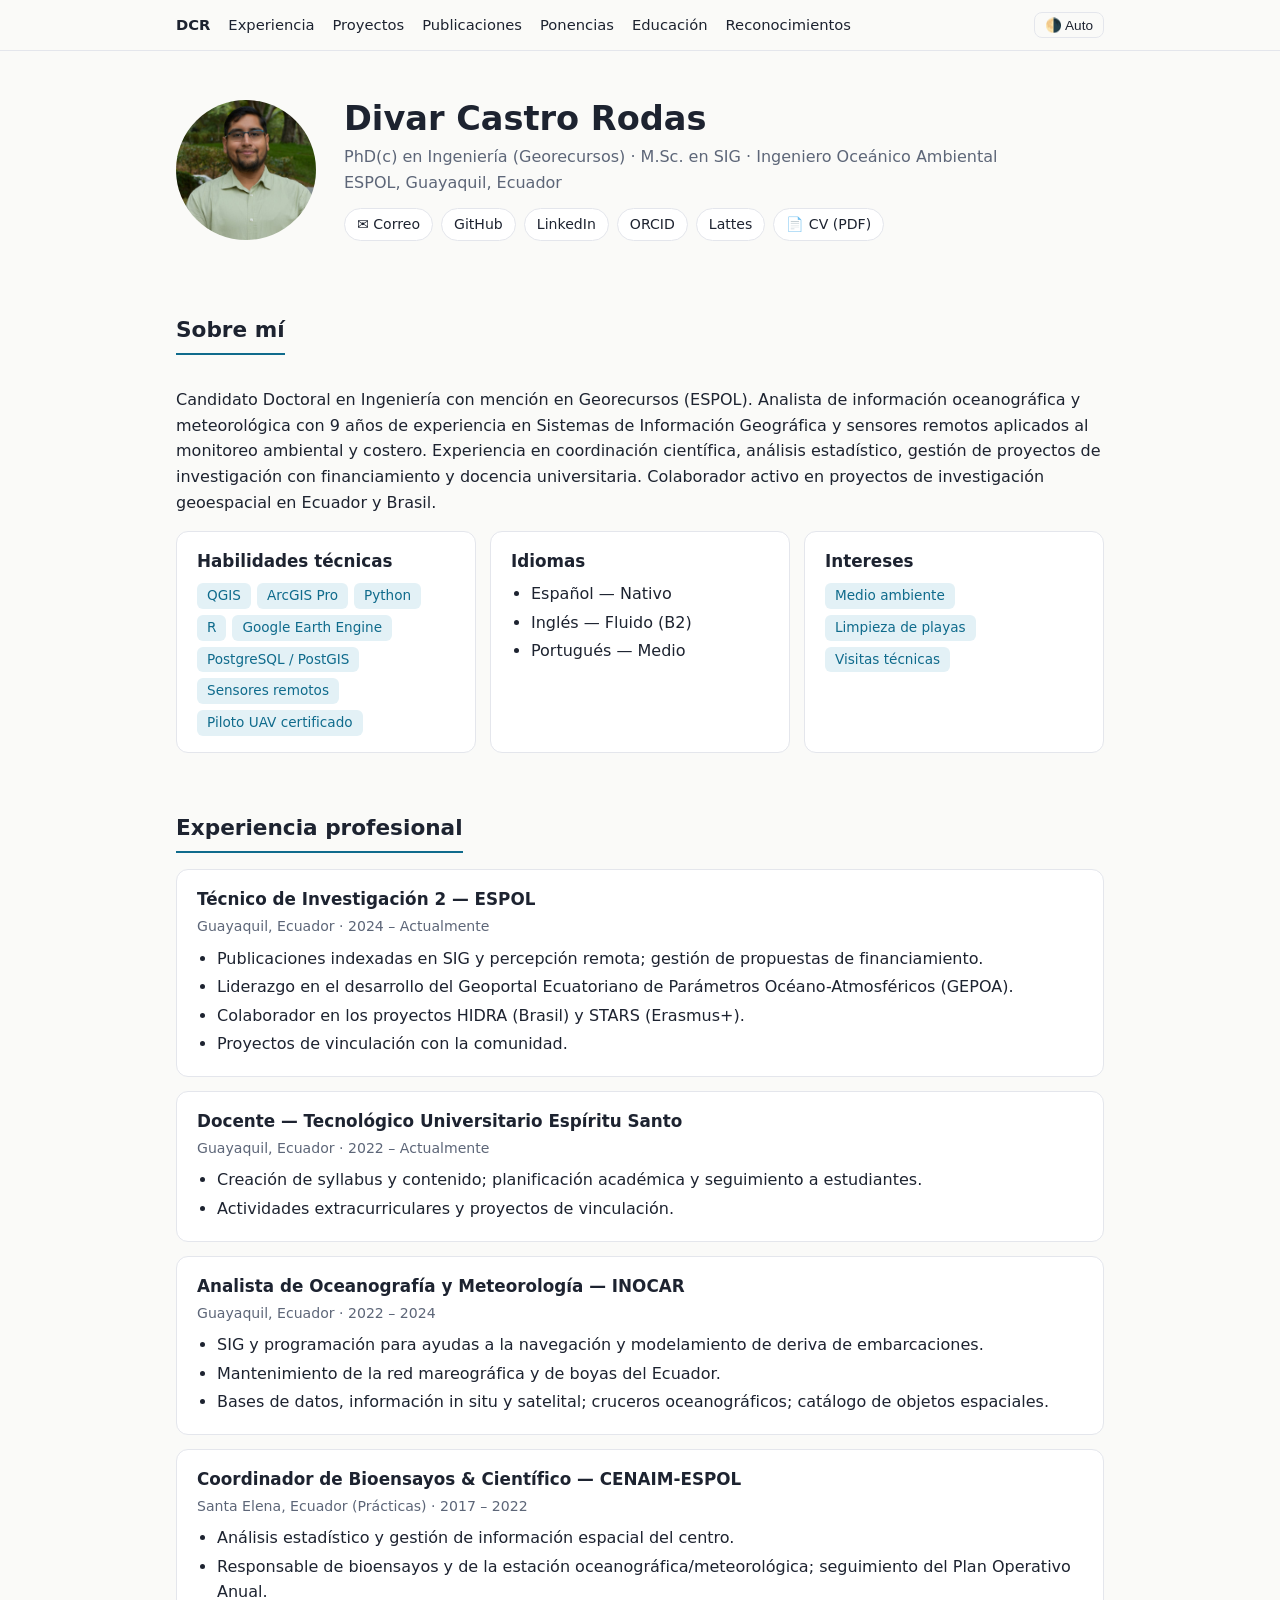
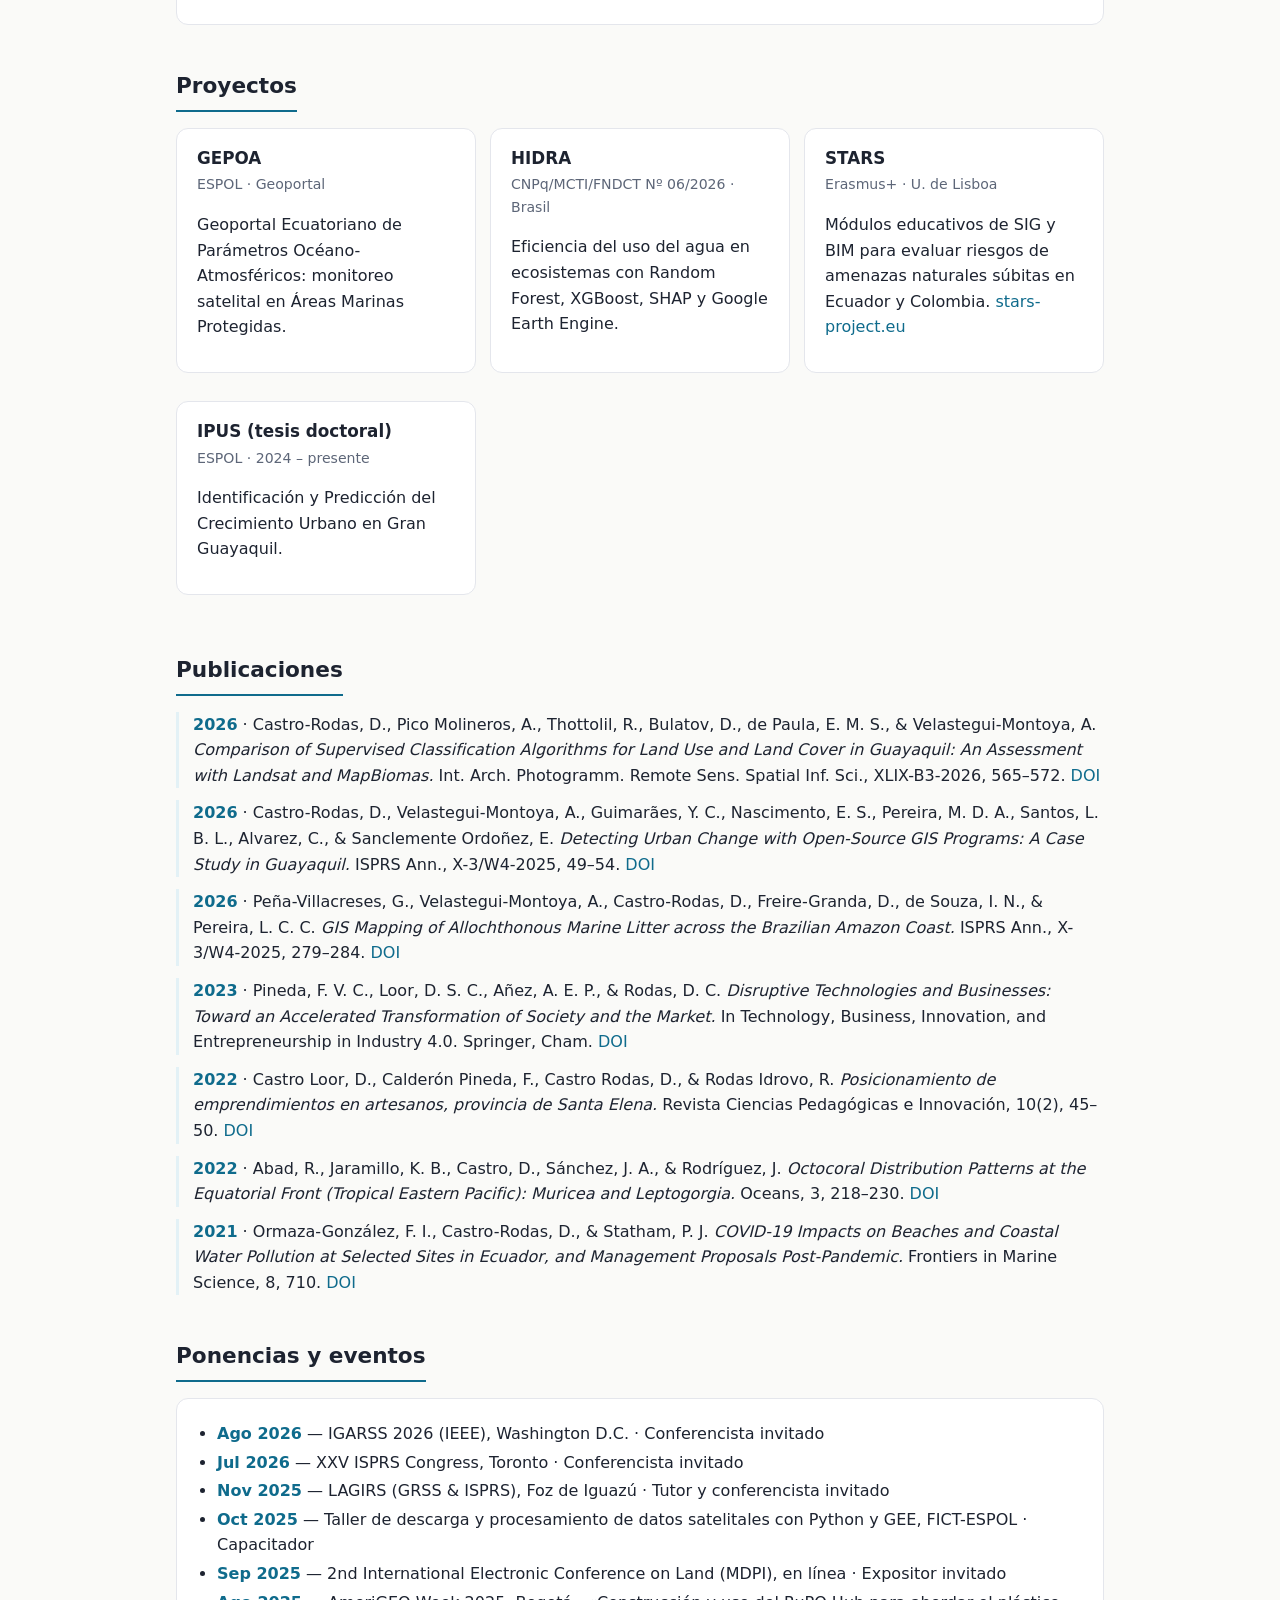
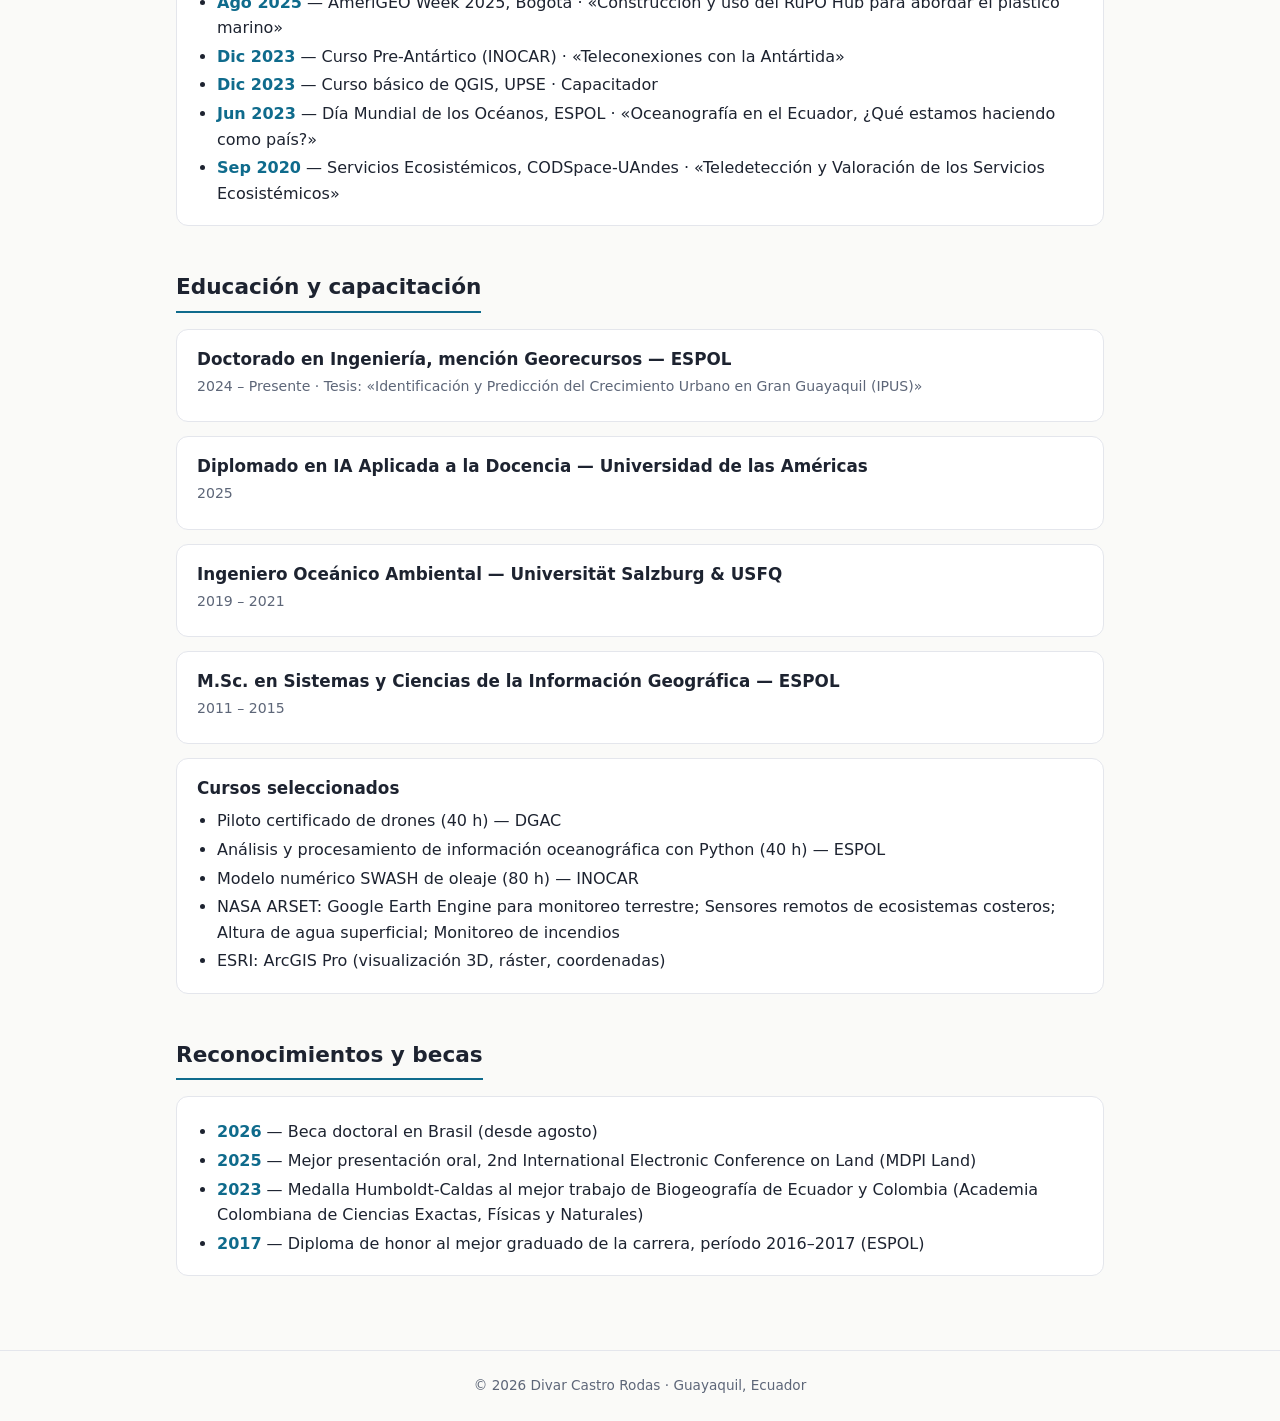
==== index.html @ ef2b1b32 "Add files via upload" ====
<!doctype html>
<html lang="es">
<head>
<meta charset="utf-8">
<meta name="viewport" content="width=device-width,initial-scale=1">
<title>Divar Castro Rodas · Teledetección y SIG</title>
<meta name="description" content="Candidato doctoral en Ingeniería (Georecursos, ESPOL). SIG, teledetección, LULC y modelamiento urbano y ambiental.">
<link rel="stylesheet" href="style.css">
</head>
<body>
<nav><div class="in">
  <a href="#about"><strong>DCR</strong></a>
  <a href="#experiencia">Experiencia</a><a href="#proyectos">Proyectos</a><a href="#publicaciones">Publicaciones</a>
  <a href="#ponencias">Ponencias</a><a href="#educacion">Educación</a><a href="#reconocimientos">Reconocimientos</a>
  <span class="sp"></span><button id="theme" type="button" aria-label="Cambiar tema"></button>
</div></nav>
<main>
<header class="hero" id="about">
  <div class="avatar"><img src="assets/foto.jpg" alt="Foto de Divar Castro Rodas" onerror="this.replaceWith('DC')"></div>
  <div>
    <h1>Divar Castro Rodas</h1>
    <p class="role">PhD(c) en Ingeniería (Georecursos) · M.Sc. en SIG · Ingeniero Oceánico Ambiental<br>ESPOL, Guayaquil, Ecuador</p>
    <div class="links">
      <a href="mailto:divarcastro93@gmail.com">✉️ Correo</a>
      <a href="https://github.com/TU_USUARIO">GitHub</a>
      <a href="https://www.linkedin.com/in/divar-castro-rodas-5a568610b/">LinkedIn</a>
      <a href="https://orcid.org/0000-0002-2197-2277">ORCID</a>
      <a href="http://lattes.cnpq.br/7848794322795201">Lattes</a>
      <a href="assets/CV_Divar_Castro_Rodas_2026.pdf">📄 CV (PDF)</a>
    </div>
  </div>
</header>

<section>
  <h2>Sobre mí</h2>
  <p>Candidato Doctoral en Ingeniería con mención en Georecursos (ESPOL). Analista de información oceanográfica y meteorológica con 9 años de experiencia en Sistemas de Información Geográfica y sensores remotos aplicados al monitoreo ambiental y costero. Experiencia en coordinación científica, análisis estadístico, gestión de proyectos de investigación con financiamiento y docencia universitaria. Colaborador activo en proyectos de investigación geoespacial en Ecuador y Brasil.</p>
  <div class="grid">
    <div class="card"><h3>Habilidades técnicas</h3><div class="tags" style="margin-top:8px"><span>QGIS</span><span>ArcGIS Pro</span><span>Python</span><span>R</span><span>Google Earth Engine</span><span>PostgreSQL / PostGIS</span><span>Sensores remotos</span><span>Piloto UAV certificado</span></div></div>
    <div class="card"><h3>Idiomas</h3><ul><li>Español — Nativo</li><li>Inglés — Fluido (B2)</li><li>Portugués — Medio</li></ul></div>
    <div class="card"><h3>Intereses</h3><div class="tags" style="margin-top:8px"><span>Medio ambiente</span><span>Limpieza de playas</span><span>Visitas técnicas</span></div></div>
  </div>
</section>

<section id="experiencia">
  <h2>Experiencia profesional</h2>
  <div class="card"><h3>Técnico de Investigación 2 — ESPOL</h3><p class="meta">Guayaquil, Ecuador · 2024 – Actualmente</p>
    <ul><li>Publicaciones indexadas en SIG y percepción remota; gestión de propuestas de financiamiento.</li>
    <li>Liderazgo en el desarrollo del Geoportal Ecuatoriano de Parámetros Océano-Atmosféricos (GEPOA).</li>
    <li>Colaborador en los proyectos HIDRA (Brasil) y STARS (Erasmus+).</li>
    <li>Proyectos de vinculación con la comunidad.</li></ul></div>
  <div class="card"><h3>Docente — Tecnológico Universitario Espíritu Santo</h3><p class="meta">Guayaquil, Ecuador · 2022 – Actualmente</p>
    <ul><li>Creación de syllabus y contenido; planificación académica y seguimiento a estudiantes.</li><li>Actividades extracurriculares y proyectos de vinculación.</li></ul></div>
  <div class="card"><h3>Analista de Oceanografía y Meteorología — INOCAR</h3><p class="meta">Guayaquil, Ecuador · 2022 – 2024</p>
    <ul><li>SIG y programación para ayudas a la navegación y modelamiento de deriva de embarcaciones.</li><li>Mantenimiento de la red mareográfica y de boyas del Ecuador.</li><li>Bases de datos, información in situ y satelital; cruceros oceanográficos; catálogo de objetos espaciales.</li></ul></div>
  <div class="card"><h3>Coordinador de Bioensayos &amp; Científico — CENAIM-ESPOL</h3><p class="meta">Santa Elena, Ecuador (Prácticas) · 2017 – 2022</p>
    <ul><li>Análisis estadístico y gestión de información espacial del centro.</li><li>Responsable de bioensayos y de la estación oceanográfica/meteorológica; seguimiento del Plan Operativo Anual.</li></ul></div>
</section>

<section id="proyectos">
  <h2>Proyectos</h2>
  <div class="grid">
    <div class="card"><h3>GEPOA</h3><p class="meta">ESPOL · Geoportal</p><p>Geoportal Ecuatoriano de Parámetros Océano-Atmosféricos: monitoreo satelital en Áreas Marinas Protegidas.</p></div>
    <div class="card"><h3>HIDRA</h3><p class="meta">CNPq/MCTI/FNDCT Nº 06/2026 · Brasil</p><p>Eficiencia del uso del agua en ecosistemas con Random Forest, XGBoost, SHAP y Google Earth Engine.</p></div>
    <div class="card"><h3>STARS</h3><p class="meta">Erasmus+ · U. de Lisboa</p><p>Módulos educativos de SIG y BIM para evaluar riesgos de amenazas naturales súbitas en Ecuador y Colombia. <a href="https://stars-project.eu">stars-project.eu</a></p></div>
    <div class="card"><h3>IPUS (tesis doctoral)</h3><p class="meta">ESPOL · 2024 – presente</p><p>Identificación y Predicción del Crecimiento Urbano en Gran Guayaquil.</p></div>
  </div>
</section>

<section id="publicaciones">
  <h2>Publicaciones</h2>
  <p class="pub"><span class="year">2026</span> · Castro-Rodas, D., Pico Molineros, A., Thottolil, R., Bulatov, D., de Paula, E. M. S., &amp; Velastegui-Montoya, A. <em>Comparison of Supervised Classification Algorithms for Land Use and Land Cover in Guayaquil: An Assessment with Landsat and MapBiomas.</em> Int. Arch. Photogramm. Remote Sens. Spatial Inf. Sci., XLIX-B3-2026, 565–572. <a href="https://doi.org/10.5194/isprs-archives-XLIX-B3-2026-565-2026">DOI</a></p>
  <p class="pub"><span class="year">2026</span> · Castro-Rodas, D., Velastegui-Montoya, A., Guimarães, Y. C., Nascimento, E. S., Pereira, M. D. A., Santos, L. B. L., Alvarez, C., &amp; Sanclemente Ordoñez, E. <em>Detecting Urban Change with Open-Source GIS Programs: A Case Study in Guayaquil.</em> ISPRS Ann., X-3/W4-2025, 49–54. <a href="https://doi.org/10.5194/isprs-annals-X-3-W4-2025-49-2026">DOI</a></p>
  <p class="pub"><span class="year">2026</span> · Peña-Villacreses, G., Velastegui-Montoya, A., Castro-Rodas, D., Freire-Granda, D., de Souza, I. N., &amp; Pereira, L. C. C. <em>GIS Mapping of Allochthonous Marine Litter across the Brazilian Amazon Coast.</em> ISPRS Ann., X-3/W4-2025, 279–284. <a href="https://doi.org/10.5194/isprs-annals-X-3-W4-2025-279-2026">DOI</a></p>
  <p class="pub"><span class="year">2023</span> · Pineda, F. V. C., Loor, D. S. C., Añez, A. E. P., &amp; Rodas, D. C. <em>Disruptive Technologies and Businesses: Toward an Accelerated Transformation of Society and the Market.</em> In Technology, Business, Innovation, and Entrepreneurship in Industry 4.0. Springer, Cham. <a href="https://doi.org/10.1007/978-3-031-17960-0_3">DOI</a></p>
  <p class="pub"><span class="year">2022</span> · Castro Loor, D., Calderón Pineda, F., Castro Rodas, D., &amp; Rodas Idrovo, R. <em>Posicionamiento de emprendimientos en artesanos, provincia de Santa Elena.</em> Revista Ciencias Pedagógicas e Innovación, 10(2), 45–50. <a href="https://doi.org/10.26423/rcpi.v10i2.580">DOI</a></p>
  <p class="pub"><span class="year">2022</span> · Abad, R., Jaramillo, K. B., Castro, D., Sánchez, J. A., &amp; Rodríguez, J. <em>Octocoral Distribution Patterns at the Equatorial Front (Tropical Eastern Pacific): Muricea and Leptogorgia.</em> Oceans, 3, 218–230. <a href="https://doi.org/10.3390/oceans3020016">DOI</a></p>
  <p class="pub"><span class="year">2021</span> · Ormaza-González, F. I., Castro-Rodas, D., &amp; Statham, P. J. <em>COVID-19 Impacts on Beaches and Coastal Water Pollution at Selected Sites in Ecuador, and Management Proposals Post-Pandemic.</em> Frontiers in Marine Science, 8, 710. <a href="https://doi.org/10.3389/fmars.2021.669374">DOI</a></p>
</section>

<section id="ponencias">
  <h2>Ponencias y eventos</h2>
  <div class="card"><ul>
    <li><span class="year">Ago 2026</span> — IGARSS 2026 (IEEE), Washington D.C. · Conferencista invitado</li>
    <li><span class="year">Jul 2026</span> — XXV ISPRS Congress, Toronto · Conferencista invitado</li>
    <li><span class="year">Nov 2025</span> — LAGIRS (GRSS &amp; ISPRS), Foz de Iguazú · Tutor y conferencista invitado</li>
    <li><span class="year">Oct 2025</span> — Taller de descarga y procesamiento de datos satelitales con Python y GEE, FICT-ESPOL · Capacitador</li>
    <li><span class="year">Sep 2025</span> — 2nd International Electronic Conference on Land (MDPI), en línea · Expositor invitado</li>
    <li><span class="year">Ago 2025</span> — AmeriGEO Week 2025, Bogotá · «Construcción y uso del RuPO Hub para abordar el plástico marino»</li>
    <li><span class="year">Dic 2023</span> — Curso Pre-Antártico (INOCAR) · «Teleconexiones con la Antártida»</li>
    <li><span class="year">Dic 2023</span> — Curso básico de QGIS, UPSE · Capacitador</li>
    <li><span class="year">Jun 2023</span> — Día Mundial de los Océanos, ESPOL · «Oceanografía en el Ecuador, ¿Qué estamos haciendo como país?»</li>
    <li><span class="year">Sep 2020</span> — Servicios Ecosistémicos, CODSpace-UAndes · «Teledetección y Valoración de los Servicios Ecosistémicos»</li>
  </ul></div>
</section>

<section id="educacion">
  <h2>Educación y capacitación</h2>
  <div class="card"><h3>Doctorado en Ingeniería, mención Georecursos — ESPOL</h3><p class="meta">2024 – Presente · Tesis: «Identificación y Predicción del Crecimiento Urbano en Gran Guayaquil (IPUS)»</p></div>
  <div class="card"><h3>Diplomado en IA Aplicada a la Docencia — Universidad de las Américas</h3><p class="meta">2025</p></div>
  <div class="card"><h3>Ingeniero Oceánico Ambiental — Universität Salzburg &amp; USFQ</h3><p class="meta">2019 – 2021</p></div>
  <div class="card"><h3>M.Sc. en Sistemas y Ciencias de la Información Geográfica — ESPOL</h3><p class="meta">2011 – 2015</p></div>
  <div class="card"><h3>Cursos seleccionados</h3><ul>
    <li>Piloto certificado de drones (40 h) — DGAC</li>
    <li>Análisis y procesamiento de información oceanográfica con Python (40 h) — ESPOL</li>
    <li>Modelo numérico SWASH de oleaje (80 h) — INOCAR</li>
    <li>NASA ARSET: Google Earth Engine para monitoreo terrestre; Sensores remotos de ecosistemas costeros; Altura de agua superficial; Monitoreo de incendios</li>
    <li>ESRI: ArcGIS Pro (visualización 3D, ráster, coordenadas)</li></ul></div>
</section>

<section id="reconocimientos">
  <h2>Reconocimientos y becas</h2>
  <div class="card"><ul>
    <li><span class="year">2026</span> — Beca doctoral en Brasil (desde agosto)</li>
    <li><span class="year">2025</span> — Mejor presentación oral, 2nd International Electronic Conference on Land (MDPI Land)</li>
    <li><span class="year">2023</span> — Medalla Humboldt-Caldas al mejor trabajo de Biogeografía de Ecuador y Colombia (Academia Colombiana de Ciencias Exactas, Físicas y Naturales)</li>
    <li><span class="year">2017</span> — Diploma de honor al mejor graduado de la carrera, período 2016–2017 (ESPOL)</li>
  </ul></div>
</section>
</main>
<footer>© <span id="y"></span> Divar Castro Rodas · Guayaquil, Ecuador</footer>
<script src="script.js"></script>
</body>
</html>
---- style.css ----
:root{--bg:#fafaf8;--card:#fff;--text:#1d2330;--muted:#5d6678;--line:#e4e6ec;--accent:#0f6b8c;--accent-soft:#e3f1f6}
:root[data-theme="dark"]{--bg:#0f141b;--card:#171e28;--text:#e6e9ef;--muted:#9aa4b5;--line:#263041;--accent:#5cc2e0;--accent-soft:#16303a}
@media(prefers-color-scheme:dark){:root:not([data-theme="light"]){--bg:#0f141b;--card:#171e28;--text:#e6e9ef;--muted:#9aa4b5;--line:#263041;--accent:#5cc2e0;--accent-soft:#16303a}}
*{box-sizing:border-box}
html{scroll-behavior:smooth;scroll-padding-top:70px}
body{margin:0;background:var(--bg);color:var(--text);font:16px/1.6 system-ui,-apple-system,"Segoe UI",Roboto,sans-serif}
a{color:var(--accent);text-decoration:none}a:hover{text-decoration:underline}
nav{position:sticky;top:0;z-index:10;background:color-mix(in srgb,var(--bg) 90%,transparent);backdrop-filter:blur(8px);border-bottom:1px solid var(--line)}
nav .in{max-width:960px;margin:auto;padding:12px 16px;display:flex;gap:6px 18px;flex-wrap:wrap;align-items:center}
nav a{color:var(--text);font-size:.92rem}nav .sp{flex:1}
#theme{background:none;border:1px solid var(--line);color:var(--text);border-radius:8px;padding:4px 10px;cursor:pointer;font-size:.85rem}
main{max-width:960px;margin:auto;padding:0 16px 60px}
.hero{display:flex;gap:28px;align-items:center;padding:48px 0 28px;flex-wrap:wrap}
.avatar{width:140px;height:140px;border-radius:50%;background:var(--accent-soft);color:var(--accent);display:grid;place-items:center;font-size:3rem;font-weight:700;overflow:hidden;flex:none}
.avatar img{width:100%;height:100%;object-fit:cover}
.hero h1{margin:0;font-size:2.1rem;line-height:1.2}
.hero .role{color:var(--muted);margin:.3rem 0 .8rem}
.links{display:flex;flex-wrap:wrap;gap:8px}
.links a{border:1px solid var(--line);background:var(--card);padding:4px 12px;border-radius:999px;font-size:.88rem;color:var(--text)}
.links a:hover{border-color:var(--accent);color:var(--accent);text-decoration:none}
section{margin-top:44px}
h2{font-size:1.35rem;margin:0 0 16px;padding-bottom:6px;border-bottom:2px solid var(--accent);display:inline-block}
.card{background:var(--card);border:1px solid var(--line);border-radius:12px;padding:16px 20px;margin-bottom:14px}
.card h3{margin:0;font-size:1.05rem}
.meta{color:var(--muted);font-size:.88rem;margin:2px 0 8px}
.card ul{margin:6px 0 0;padding-left:20px}.card li{margin:3px 0}
.grid{display:grid;grid-template-columns:repeat(auto-fit,minmax(260px,1fr));gap:14px}
.tags{display:flex;flex-wrap:wrap;gap:6px}
.tags span{background:var(--accent-soft);color:var(--accent);padding:2px 10px;border-radius:6px;font-size:.85rem}
.pub{margin:0 0 12px;padding-left:14px;border-left:3px solid var(--accent-soft)}
.year{font-weight:600;color:var(--accent)}
footer{border-top:1px solid var(--line);color:var(--muted);text-align:center;font-size:.85rem;padding:24px 16px}
@media(max-width:560px){.hero h1{font-size:1.7rem}}
@media print{nav,#theme{display:none}body{background:#fff;color:#000}}
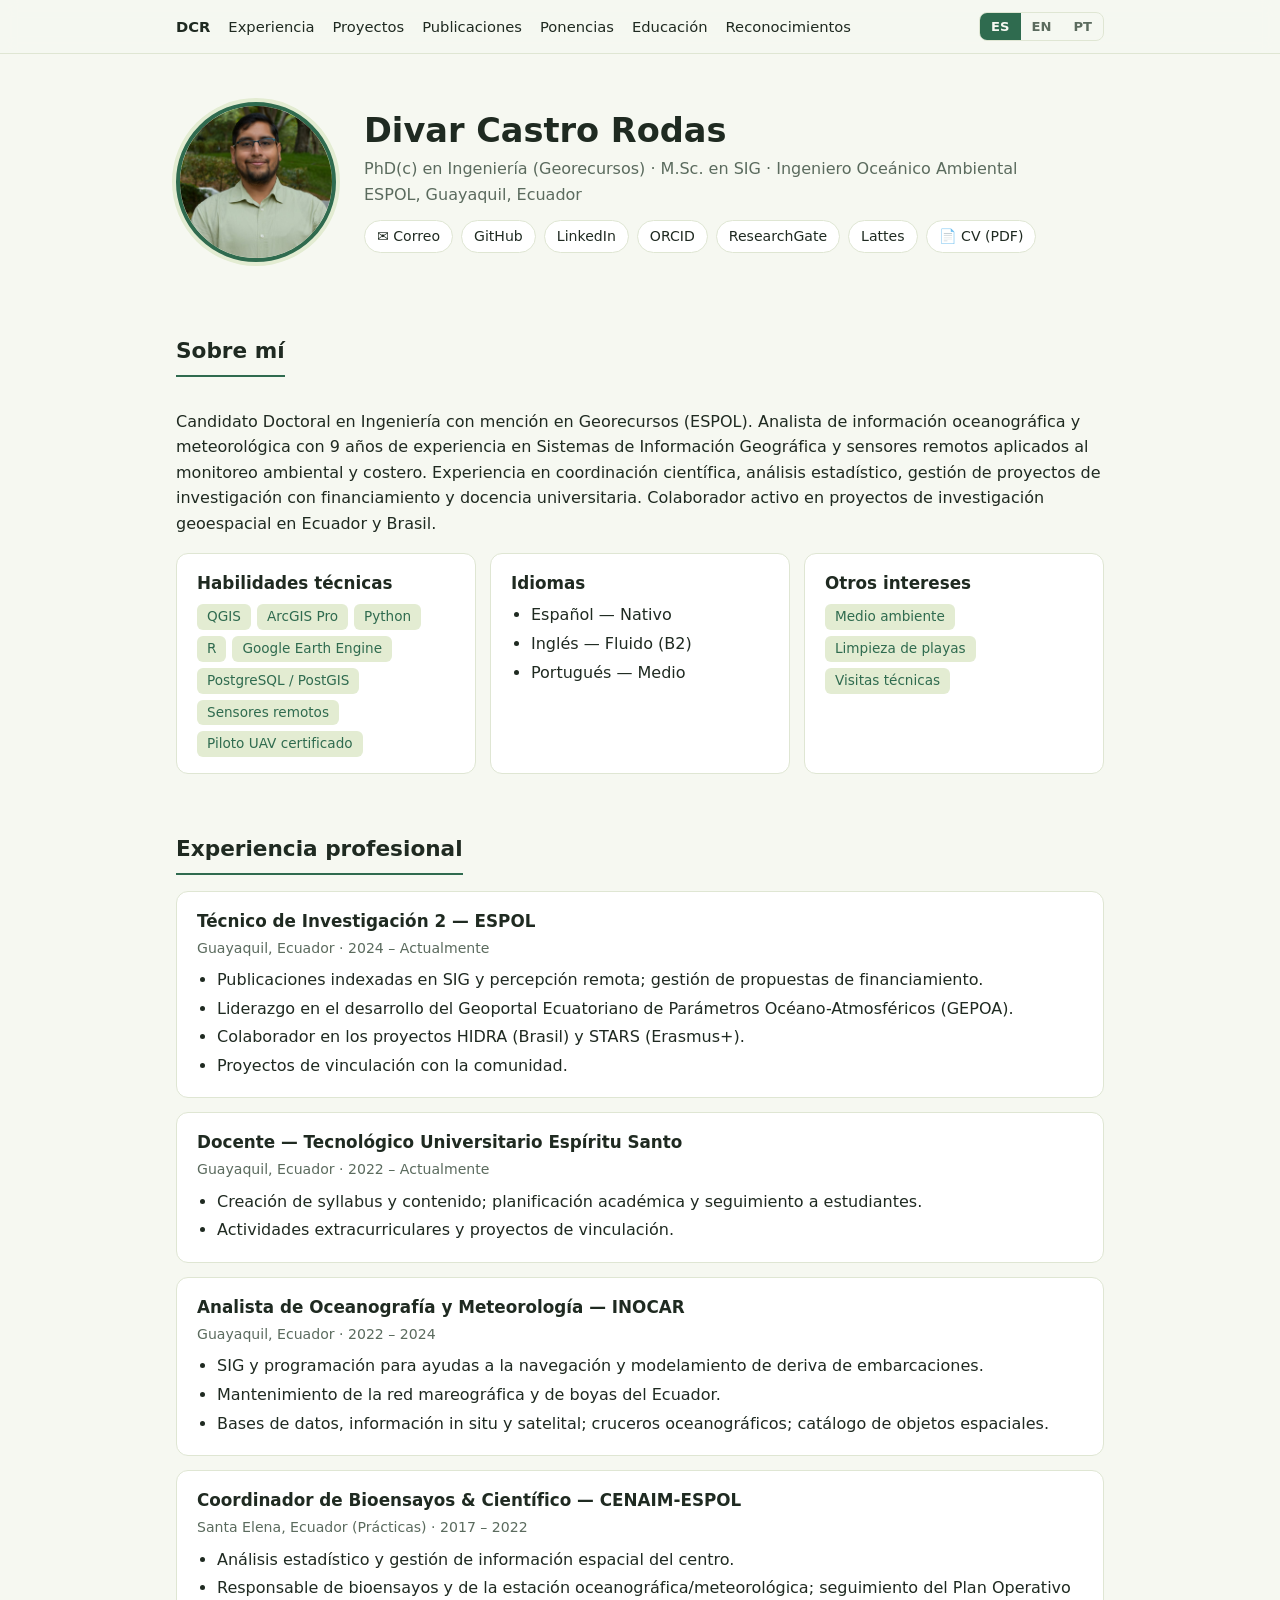
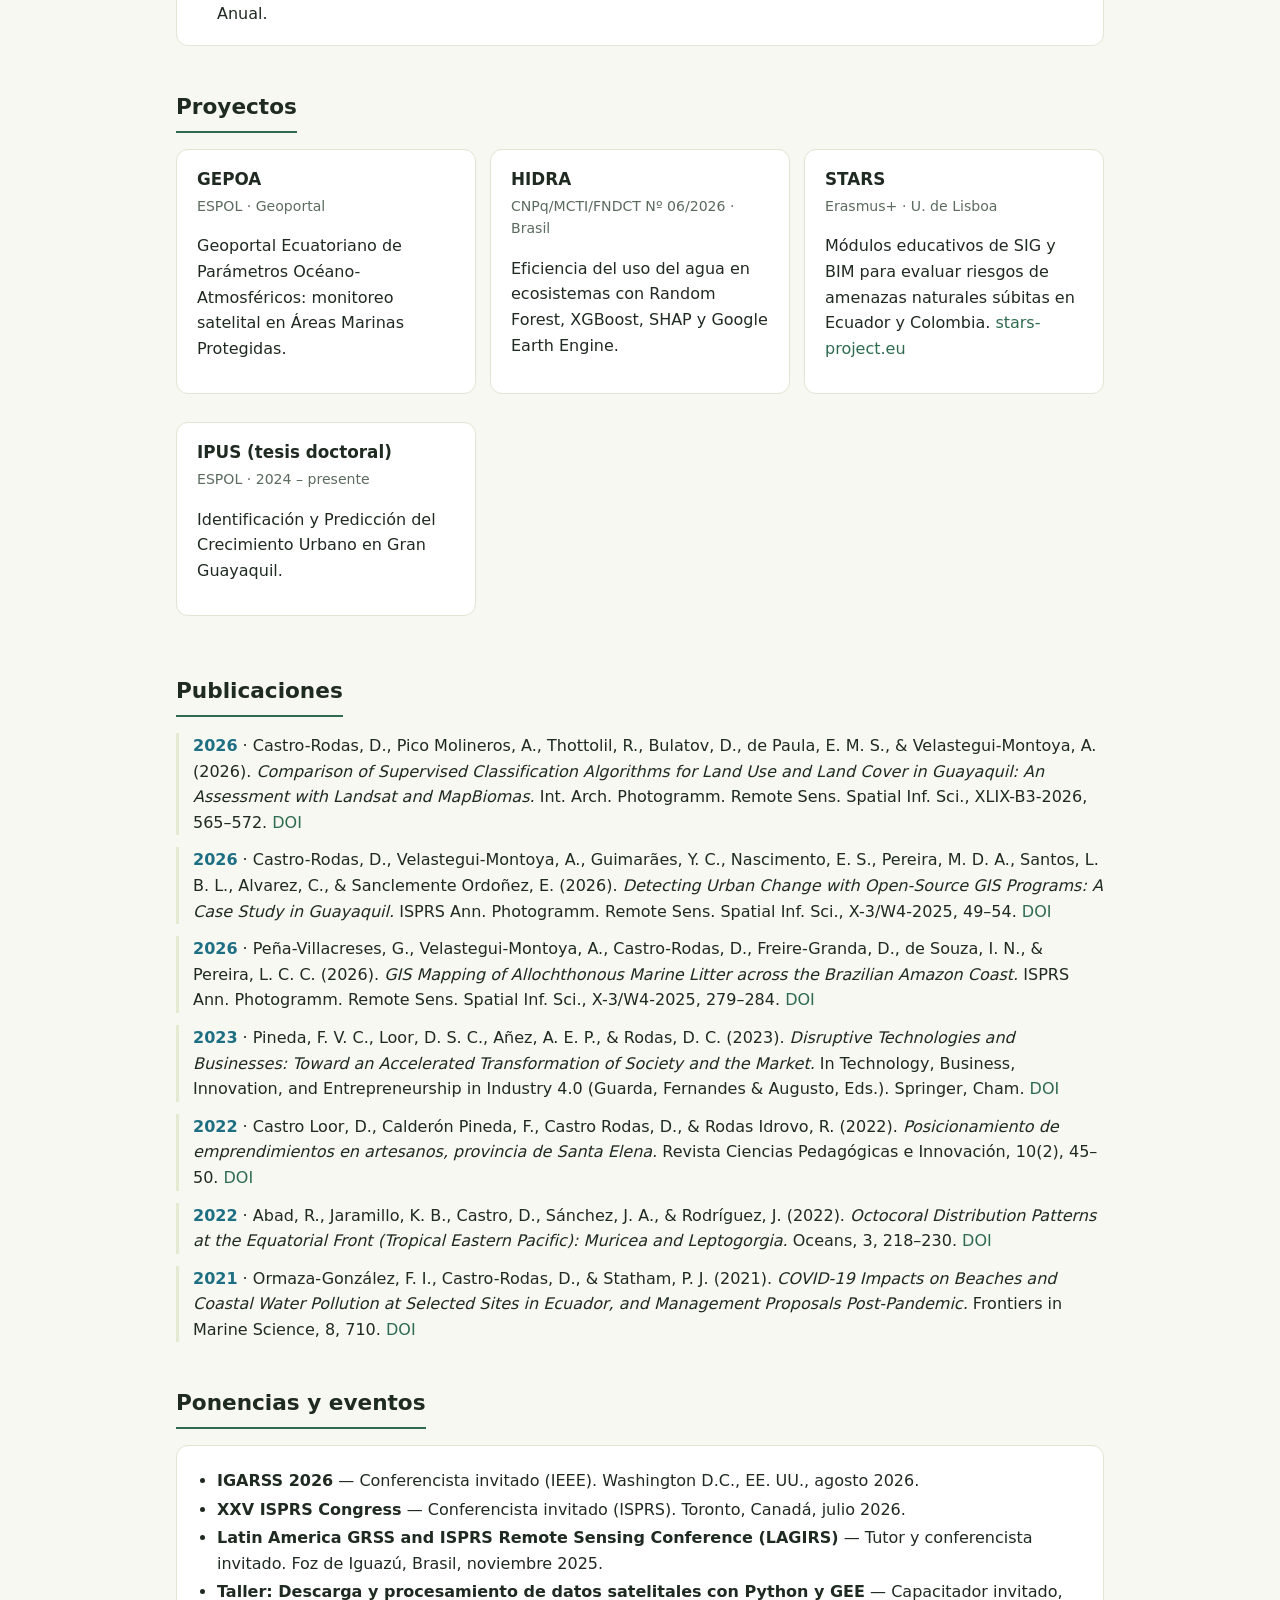
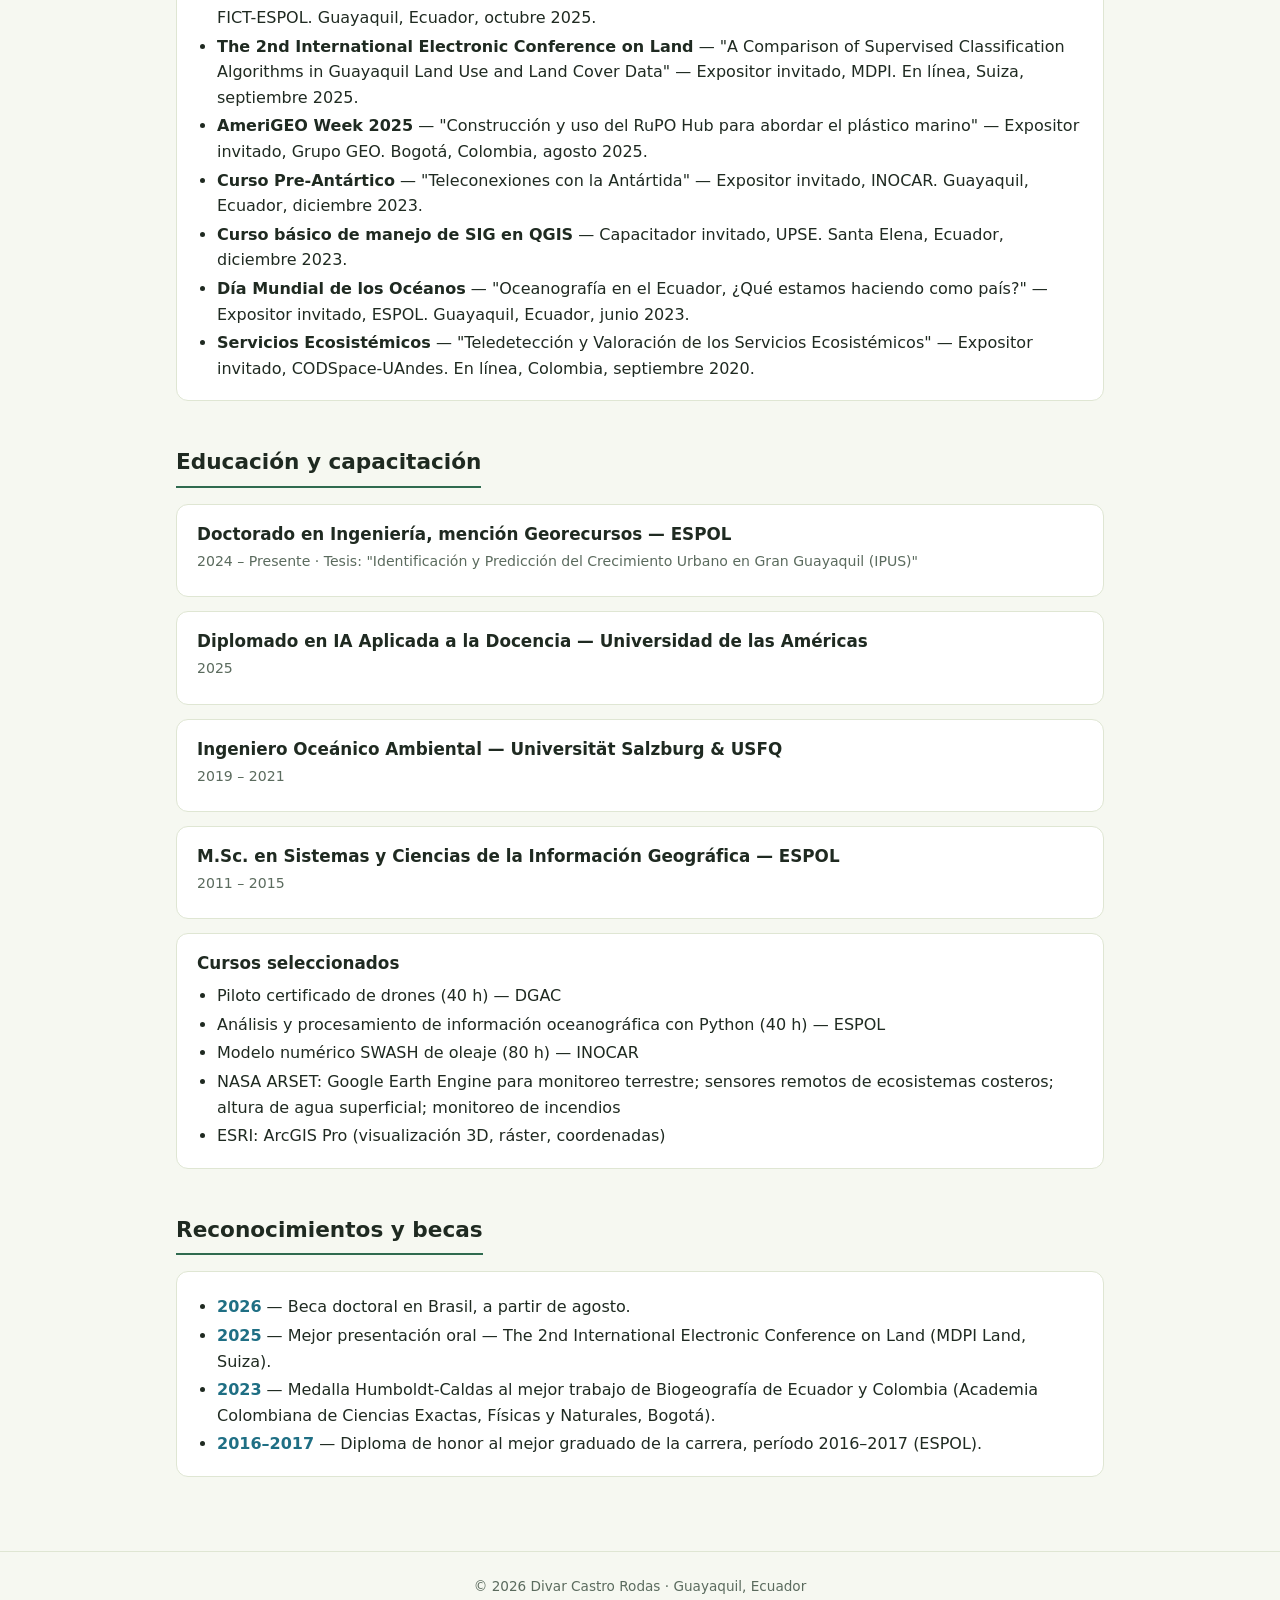
==== commit aec6ec86: "Add files via upload" ====
--- a/index.html
+++ b/index.html
@@ -9,113 +9,39 @@
 </head>
 <body>
 <nav><div class="in">
-  <a href="#about"><strong>DCR</strong></a>
-  <a href="#experiencia">Experiencia</a><a href="#proyectos">Proyectos</a><a href="#publicaciones">Publicaciones</a>
-  <a href="#ponencias">Ponencias</a><a href="#educacion">Educación</a><a href="#reconocimientos">Reconocimientos</a>
-  <span class="sp"></span><button id="theme" type="button" aria-label="Cambiar tema"></button>
+  <a href="#about"><strong>DCR</strong></a><a href="#experiencia">Experiencia</a><a href="#proyectos">Proyectos</a><a href="#publicaciones">Publicaciones</a><a href="#ponencias">Ponencias</a><a href="#educacion">Educación</a><a href="#reconocimientos">Reconocimientos</a>
+  <span class="sp"></span><div class="lang" aria-label="Language"><a href="./" hreflang="es" class="cur" aria-current="true">ES</a><a href="en/" hreflang="en">EN</a><a href="pt/" hreflang="pt">PT</a></div>
 </div></nav>
 <main>
 <header class="hero" id="about">
-  <div class="avatar"><img src="assets/foto.jpg" alt="Foto de Divar Castro Rodas" onerror="this.replaceWith('DC')"></div>
+  <div class="avatar"><img src="assets/foto.jpg" alt="Divar Castro Rodas" onerror="this.replaceWith('DC')"></div>
   <div>
     <h1>Divar Castro Rodas</h1>
     <p class="role">PhD(c) en Ingeniería (Georecursos) · M.Sc. en SIG · Ingeniero Oceánico Ambiental<br>ESPOL, Guayaquil, Ecuador</p>
     <div class="links">
-      <a href="mailto:divarcastro93@gmail.com">✉️ Correo</a>
-      <a href="https://github.com/TU_USUARIO">GitHub</a>
+      <a href="mailto:divecast@espol.edu.ec">✉️ Correo</a>
+      <a href="https://github.com/DivarCastro">GitHub</a>
       <a href="https://www.linkedin.com/in/divar-castro-rodas-5a568610b/">LinkedIn</a>
       <a href="https://orcid.org/0000-0002-2197-2277">ORCID</a>
+      <a href="https://www.researchgate.net/profile/Divar-Castro-Rodas">ResearchGate</a>
       <a href="http://lattes.cnpq.br/7848794322795201">Lattes</a>
       <a href="assets/CV_Divar_Castro_Rodas_2026.pdf">📄 CV (PDF)</a>
     </div>
   </div>
 </header>
-
-<section>
-  <h2>Sobre mí</h2>
-  <p>Candidato Doctoral en Ingeniería con mención en Georecursos (ESPOL). Analista de información oceanográfica y meteorológica con 9 años de experiencia en Sistemas de Información Geográfica y sensores remotos aplicados al monitoreo ambiental y costero. Experiencia en coordinación científica, análisis estadístico, gestión de proyectos de investigación con financiamiento y docencia universitaria. Colaborador activo en proyectos de investigación geoespacial en Ecuador y Brasil.</p>
+<section><h2>Sobre mí</h2><p>Candidato Doctoral en Ingeniería con mención en Georecursos (ESPOL). Analista de información oceanográfica y meteorológica con 9 años de experiencia en Sistemas de Información Geográfica y sensores remotos aplicados al monitoreo ambiental y costero. Experiencia en coordinación científica, análisis estadístico, gestión de proyectos de investigación con financiamiento y docencia universitaria. Colaborador activo en proyectos de investigación geoespacial en Ecuador y Brasil.</p>
   <div class="grid">
     <div class="card"><h3>Habilidades técnicas</h3><div class="tags" style="margin-top:8px"><span>QGIS</span><span>ArcGIS Pro</span><span>Python</span><span>R</span><span>Google Earth Engine</span><span>PostgreSQL / PostGIS</span><span>Sensores remotos</span><span>Piloto UAV certificado</span></div></div>
     <div class="card"><h3>Idiomas</h3><ul><li>Español — Nativo</li><li>Inglés — Fluido (B2)</li><li>Portugués — Medio</li></ul></div>
-    <div class="card"><h3>Intereses</h3><div class="tags" style="margin-top:8px"><span>Medio ambiente</span><span>Limpieza de playas</span><span>Visitas técnicas</span></div></div>
-  </div>
-</section>
-
-<section id="experiencia">
-  <h2>Experiencia profesional</h2>
-  <div class="card"><h3>Técnico de Investigación 2 — ESPOL</h3><p class="meta">Guayaquil, Ecuador · 2024 – Actualmente</p>
-    <ul><li>Publicaciones indexadas en SIG y percepción remota; gestión de propuestas de financiamiento.</li>
-    <li>Liderazgo en el desarrollo del Geoportal Ecuatoriano de Parámetros Océano-Atmosféricos (GEPOA).</li>
-    <li>Colaborador en los proyectos HIDRA (Brasil) y STARS (Erasmus+).</li>
-    <li>Proyectos de vinculación con la comunidad.</li></ul></div>
-  <div class="card"><h3>Docente — Tecnológico Universitario Espíritu Santo</h3><p class="meta">Guayaquil, Ecuador · 2022 – Actualmente</p>
-    <ul><li>Creación de syllabus y contenido; planificación académica y seguimiento a estudiantes.</li><li>Actividades extracurriculares y proyectos de vinculación.</li></ul></div>
-  <div class="card"><h3>Analista de Oceanografía y Meteorología — INOCAR</h3><p class="meta">Guayaquil, Ecuador · 2022 – 2024</p>
-    <ul><li>SIG y programación para ayudas a la navegación y modelamiento de deriva de embarcaciones.</li><li>Mantenimiento de la red mareográfica y de boyas del Ecuador.</li><li>Bases de datos, información in situ y satelital; cruceros oceanográficos; catálogo de objetos espaciales.</li></ul></div>
-  <div class="card"><h3>Coordinador de Bioensayos &amp; Científico — CENAIM-ESPOL</h3><p class="meta">Santa Elena, Ecuador (Prácticas) · 2017 – 2022</p>
-    <ul><li>Análisis estadístico y gestión de información espacial del centro.</li><li>Responsable de bioensayos y de la estación oceanográfica/meteorológica; seguimiento del Plan Operativo Anual.</li></ul></div>
-</section>
-
-<section id="proyectos">
-  <h2>Proyectos</h2>
-  <div class="grid">
-    <div class="card"><h3>GEPOA</h3><p class="meta">ESPOL · Geoportal</p><p>Geoportal Ecuatoriano de Parámetros Océano-Atmosféricos: monitoreo satelital en Áreas Marinas Protegidas.</p></div>
-    <div class="card"><h3>HIDRA</h3><p class="meta">CNPq/MCTI/FNDCT Nº 06/2026 · Brasil</p><p>Eficiencia del uso del agua en ecosistemas con Random Forest, XGBoost, SHAP y Google Earth Engine.</p></div>
-    <div class="card"><h3>STARS</h3><p class="meta">Erasmus+ · U. de Lisboa</p><p>Módulos educativos de SIG y BIM para evaluar riesgos de amenazas naturales súbitas en Ecuador y Colombia. <a href="https://stars-project.eu">stars-project.eu</a></p></div>
-    <div class="card"><h3>IPUS (tesis doctoral)</h3><p class="meta">ESPOL · 2024 – presente</p><p>Identificación y Predicción del Crecimiento Urbano en Gran Guayaquil.</p></div>
-  </div>
-</section>
-
-<section id="publicaciones">
-  <h2>Publicaciones</h2>
-  <p class="pub"><span class="year">2026</span> · Castro-Rodas, D., Pico Molineros, A., Thottolil, R., Bulatov, D., de Paula, E. M. S., &amp; Velastegui-Montoya, A. <em>Comparison of Supervised Classification Algorithms for Land Use and Land Cover in Guayaquil: An Assessment with Landsat and MapBiomas.</em> Int. Arch. Photogramm. Remote Sens. Spatial Inf. Sci., XLIX-B3-2026, 565–572. <a href="https://doi.org/10.5194/isprs-archives-XLIX-B3-2026-565-2026">DOI</a></p>
-  <p class="pub"><span class="year">2026</span> · Castro-Rodas, D., Velastegui-Montoya, A., Guimarães, Y. C., Nascimento, E. S., Pereira, M. D. A., Santos, L. B. L., Alvarez, C., &amp; Sanclemente Ordoñez, E. <em>Detecting Urban Change with Open-Source GIS Programs: A Case Study in Guayaquil.</em> ISPRS Ann., X-3/W4-2025, 49–54. <a href="https://doi.org/10.5194/isprs-annals-X-3-W4-2025-49-2026">DOI</a></p>
-  <p class="pub"><span class="year">2026</span> · Peña-Villacreses, G., Velastegui-Montoya, A., Castro-Rodas, D., Freire-Granda, D., de Souza, I. N., &amp; Pereira, L. C. C. <em>GIS Mapping of Allochthonous Marine Litter across the Brazilian Amazon Coast.</em> ISPRS Ann., X-3/W4-2025, 279–284. <a href="https://doi.org/10.5194/isprs-annals-X-3-W4-2025-279-2026">DOI</a></p>
-  <p class="pub"><span class="year">2023</span> · Pineda, F. V. C., Loor, D. S. C., Añez, A. E. P., &amp; Rodas, D. C. <em>Disruptive Technologies and Businesses: Toward an Accelerated Transformation of Society and the Market.</em> In Technology, Business, Innovation, and Entrepreneurship in Industry 4.0. Springer, Cham. <a href="https://doi.org/10.1007/978-3-031-17960-0_3">DOI</a></p>
-  <p class="pub"><span class="year">2022</span> · Castro Loor, D., Calderón Pineda, F., Castro Rodas, D., &amp; Rodas Idrovo, R. <em>Posicionamiento de emprendimientos en artesanos, provincia de Santa Elena.</em> Revista Ciencias Pedagógicas e Innovación, 10(2), 45–50. <a href="https://doi.org/10.26423/rcpi.v10i2.580">DOI</a></p>
-  <p class="pub"><span class="year">2022</span> · Abad, R., Jaramillo, K. B., Castro, D., Sánchez, J. A., &amp; Rodríguez, J. <em>Octocoral Distribution Patterns at the Equatorial Front (Tropical Eastern Pacific): Muricea and Leptogorgia.</em> Oceans, 3, 218–230. <a href="https://doi.org/10.3390/oceans3020016">DOI</a></p>
-  <p class="pub"><span class="year">2021</span> · Ormaza-González, F. I., Castro-Rodas, D., &amp; Statham, P. J. <em>COVID-19 Impacts on Beaches and Coastal Water Pollution at Selected Sites in Ecuador, and Management Proposals Post-Pandemic.</em> Frontiers in Marine Science, 8, 710. <a href="https://doi.org/10.3389/fmars.2021.669374">DOI</a></p>
-</section>
-
-<section id="ponencias">
-  <h2>Ponencias y eventos</h2>
-  <div class="card"><ul>
-    <li><span class="year">Ago 2026</span> — IGARSS 2026 (IEEE), Washington D.C. · Conferencista invitado</li>
-    <li><span class="year">Jul 2026</span> — XXV ISPRS Congress, Toronto · Conferencista invitado</li>
-    <li><span class="year">Nov 2025</span> — LAGIRS (GRSS &amp; ISPRS), Foz de Iguazú · Tutor y conferencista invitado</li>
-    <li><span class="year">Oct 2025</span> — Taller de descarga y procesamiento de datos satelitales con Python y GEE, FICT-ESPOL · Capacitador</li>
-    <li><span class="year">Sep 2025</span> — 2nd International Electronic Conference on Land (MDPI), en línea · Expositor invitado</li>
-    <li><span class="year">Ago 2025</span> — AmeriGEO Week 2025, Bogotá · «Construcción y uso del RuPO Hub para abordar el plástico marino»</li>
-    <li><span class="year">Dic 2023</span> — Curso Pre-Antártico (INOCAR) · «Teleconexiones con la Antártida»</li>
-    <li><span class="year">Dic 2023</span> — Curso básico de QGIS, UPSE · Capacitador</li>
-    <li><span class="year">Jun 2023</span> — Día Mundial de los Océanos, ESPOL · «Oceanografía en el Ecuador, ¿Qué estamos haciendo como país?»</li>
-    <li><span class="year">Sep 2020</span> — Servicios Ecosistémicos, CODSpace-UAndes · «Teledetección y Valoración de los Servicios Ecosistémicos»</li>
-  </ul></div>
-</section>
-
-<section id="educacion">
-  <h2>Educación y capacitación</h2>
-  <div class="card"><h3>Doctorado en Ingeniería, mención Georecursos — ESPOL</h3><p class="meta">2024 – Presente · Tesis: «Identificación y Predicción del Crecimiento Urbano en Gran Guayaquil (IPUS)»</p></div>
-  <div class="card"><h3>Diplomado en IA Aplicada a la Docencia — Universidad de las Américas</h3><p class="meta">2025</p></div>
-  <div class="card"><h3>Ingeniero Oceánico Ambiental — Universität Salzburg &amp; USFQ</h3><p class="meta">2019 – 2021</p></div>
-  <div class="card"><h3>M.Sc. en Sistemas y Ciencias de la Información Geográfica — ESPOL</h3><p class="meta">2011 – 2015</p></div>
-  <div class="card"><h3>Cursos seleccionados</h3><ul>
-    <li>Piloto certificado de drones (40 h) — DGAC</li>
-    <li>Análisis y procesamiento de información oceanográfica con Python (40 h) — ESPOL</li>
-    <li>Modelo numérico SWASH de oleaje (80 h) — INOCAR</li>
-    <li>NASA ARSET: Google Earth Engine para monitoreo terrestre; Sensores remotos de ecosistemas costeros; Altura de agua superficial; Monitoreo de incendios</li>
-    <li>ESRI: ArcGIS Pro (visualización 3D, ráster, coordenadas)</li></ul></div>
-</section>
-
-<section id="reconocimientos">
-  <h2>Reconocimientos y becas</h2>
-  <div class="card"><ul>
-    <li><span class="year">2026</span> — Beca doctoral en Brasil (desde agosto)</li>
-    <li><span class="year">2025</span> — Mejor presentación oral, 2nd International Electronic Conference on Land (MDPI Land)</li>
-    <li><span class="year">2023</span> — Medalla Humboldt-Caldas al mejor trabajo de Biogeografía de Ecuador y Colombia (Academia Colombiana de Ciencias Exactas, Físicas y Naturales)</li>
-    <li><span class="year">2017</span> — Diploma de honor al mejor graduado de la carrera, período 2016–2017 (ESPOL)</li>
-  </ul></div>
-</section>
+    <div class="card"><h3>Otros intereses</h3><div class="tags" style="margin-top:8px"><span>Medio ambiente</span><span>Limpieza de playas</span><span>Visitas técnicas</span></div></div>
+  </div></section>
+<section id="experiencia"><h2>Experiencia profesional</h2><div class="card"><h3>Técnico de Investigación 2 — ESPOL</h3><p class="meta">Guayaquil, Ecuador · 2024 – Actualmente</p><ul><li>Publicaciones indexadas en SIG y percepción remota; gestión de propuestas de financiamiento.</li><li>Liderazgo en el desarrollo del Geoportal Ecuatoriano de Parámetros Océano-Atmosféricos (GEPOA).</li><li>Colaborador en los proyectos HIDRA (Brasil) y STARS (Erasmus+).</li><li>Proyectos de vinculación con la comunidad.</li></ul></div><div class="card"><h3>Docente — Tecnológico Universitario Espíritu Santo</h3><p class="meta">Guayaquil, Ecuador · 2022 – Actualmente</p><ul><li>Creación de syllabus y contenido; planificación académica y seguimiento a estudiantes.</li><li>Actividades extracurriculares y proyectos de vinculación.</li></ul></div><div class="card"><h3>Analista de Oceanografía y Meteorología — INOCAR</h3><p class="meta">Guayaquil, Ecuador · 2022 – 2024</p><ul><li>SIG y programación para ayudas a la navegación y modelamiento de deriva de embarcaciones.</li><li>Mantenimiento de la red mareográfica y de boyas del Ecuador.</li><li>Bases de datos, información in situ y satelital; cruceros oceanográficos; catálogo de objetos espaciales.</li></ul></div><div class="card"><h3>Coordinador de Bioensayos &amp; Científico — CENAIM-ESPOL</h3><p class="meta">Santa Elena, Ecuador (Prácticas) · 2017 – 2022</p><ul><li>Análisis estadístico y gestión de información espacial del centro.</li><li>Responsable de bioensayos y de la estación oceanográfica/meteorológica; seguimiento del Plan Operativo Anual.</li></ul></div></section>
+<section id="proyectos"><h2>Proyectos</h2><div class="grid"><div class="card"><h3>GEPOA</h3><p class="meta">ESPOL · Geoportal</p><p>Geoportal Ecuatoriano de Parámetros Océano-Atmosféricos: monitoreo satelital en Áreas Marinas Protegidas.</p></div><div class="card"><h3>HIDRA</h3><p class="meta">CNPq/MCTI/FNDCT Nº 06/2026 · Brasil</p><p>Eficiencia del uso del agua en ecosistemas con Random Forest, XGBoost, SHAP y Google Earth Engine.</p></div><div class="card"><h3>STARS</h3><p class="meta">Erasmus+ · U. de Lisboa</p><p>Módulos educativos de SIG y BIM para evaluar riesgos de amenazas naturales súbitas en Ecuador y Colombia. <a href="https://stars-project.eu">stars-project.eu</a></p></div><div class="card"><h3>IPUS (tesis doctoral)</h3><p class="meta">ESPOL · 2024 – presente</p><p>Identificación y Predicción del Crecimiento Urbano en Gran Guayaquil.</p></div></div></section>
+<section id="publicaciones"><h2>Publicaciones</h2><p class="pub"><span class="year">2026</span> · Castro-Rodas, D., Pico Molineros, A., Thottolil, R., Bulatov, D., de Paula, E. M. S., &amp; Velastegui-Montoya, A. (2026). <em>Comparison of Supervised Classification Algorithms for Land Use and Land Cover in Guayaquil: An Assessment with Landsat and MapBiomas.</em> Int. Arch. Photogramm. Remote Sens. Spatial Inf. Sci., XLIX-B3-2026, 565–572. <a href="https://doi.org/10.5194/isprs-archives-XLIX-B3-2026-565-2026">DOI</a></p><p class="pub"><span class="year">2026</span> · Castro-Rodas, D., Velastegui-Montoya, A., Guimarães, Y. C., Nascimento, E. S., Pereira, M. D. A., Santos, L. B. L., Alvarez, C., &amp; Sanclemente Ordoñez, E. (2026). <em>Detecting Urban Change with Open-Source GIS Programs: A Case Study in Guayaquil.</em> ISPRS Ann. Photogramm. Remote Sens. Spatial Inf. Sci., X-3/W4-2025, 49–54. <a href="https://doi.org/10.5194/isprs-annals-X-3-W4-2025-49-2026">DOI</a></p><p class="pub"><span class="year">2026</span> · Peña-Villacreses, G., Velastegui-Montoya, A., Castro-Rodas, D., Freire-Granda, D., de Souza, I. N., &amp; Pereira, L. C. C. (2026). <em>GIS Mapping of Allochthonous Marine Litter across the Brazilian Amazon Coast.</em> ISPRS Ann. Photogramm. Remote Sens. Spatial Inf. Sci., X-3/W4-2025, 279–284. <a href="https://doi.org/10.5194/isprs-annals-X-3-W4-2025-279-2026">DOI</a></p><p class="pub"><span class="year">2023</span> · Pineda, F. V. C., Loor, D. S. C., Añez, A. E. P., &amp; Rodas, D. C. (2023). <em>Disruptive Technologies and Businesses: Toward an Accelerated Transformation of Society and the Market.</em> In Technology, Business, Innovation, and Entrepreneurship in Industry 4.0 (Guarda, Fernandes &amp; Augusto, Eds.). Springer, Cham. <a href="https://doi.org/10.1007/978-3-031-17960-0_3">DOI</a></p><p class="pub"><span class="year">2022</span> · Castro Loor, D., Calderón Pineda, F., Castro Rodas, D., &amp; Rodas Idrovo, R. (2022). <em>Posicionamiento de emprendimientos en artesanos, provincia de Santa Elena.</em> Revista Ciencias Pedagógicas e Innovación, 10(2), 45–50. <a href="https://doi.org/10.26423/rcpi.v10i2.580">DOI</a></p><p class="pub"><span class="year">2022</span> · Abad, R., Jaramillo, K. B., Castro, D., Sánchez, J. A., &amp; Rodríguez, J. (2022). <em>Octocoral Distribution Patterns at the Equatorial Front (Tropical Eastern Pacific): Muricea and Leptogorgia.</em> Oceans, 3, 218–230. <a href="https://doi.org/10.3390/oceans3020016">DOI</a></p><p class="pub"><span class="year">2021</span> · Ormaza-González, F. I., Castro-Rodas, D., &amp; Statham, P. J. (2021). <em>COVID-19 Impacts on Beaches and Coastal Water Pollution at Selected Sites in Ecuador, and Management Proposals Post-Pandemic.</em> Frontiers in Marine Science, 8, 710. <a href="https://doi.org/10.3389/fmars.2021.669374">DOI</a></p></section>
+<section id="ponencias"><h2>Ponencias y eventos</h2><div class="card"><ul><li><strong>IGARSS 2026</strong> — Conferencista invitado (IEEE). Washington D.C., EE. UU., agosto 2026.</li><li><strong>XXV ISPRS Congress</strong> — Conferencista invitado (ISPRS). Toronto, Canadá, julio 2026.</li><li><strong>Latin America GRSS and ISPRS Remote Sensing Conference (LAGIRS)</strong> — Tutor y conferencista invitado. Foz de Iguazú, Brasil, noviembre 2025.</li><li><strong>Taller: Descarga y procesamiento de datos satelitales con Python y GEE</strong> — Capacitador invitado, FICT-ESPOL. Guayaquil, Ecuador, octubre 2025.</li><li><strong>The 2nd International Electronic Conference on Land</strong> — &quot;A Comparison of Supervised Classification Algorithms in Guayaquil Land Use and Land Cover Data&quot; — Expositor invitado, MDPI. En línea, Suiza, septiembre 2025.</li><li><strong>AmeriGEO Week 2025</strong> — &quot;Construcción y uso del RuPO Hub para abordar el plástico marino&quot; — Expositor invitado, Grupo GEO. Bogotá, Colombia, agosto 2025.</li><li><strong>Curso Pre-Antártico</strong> — &quot;Teleconexiones con la Antártida&quot; — Expositor invitado, INOCAR. Guayaquil, Ecuador, diciembre 2023.</li><li><strong>Curso básico de manejo de SIG en QGIS</strong> — Capacitador invitado, UPSE. Santa Elena, Ecuador, diciembre 2023.</li><li><strong>Día Mundial de los Océanos</strong> — &quot;Oceanografía en el Ecuador, ¿Qué estamos haciendo como país?&quot; — Expositor invitado, ESPOL. Guayaquil, Ecuador, junio 2023.</li><li><strong>Servicios Ecosistémicos</strong> — &quot;Teledetección y Valoración de los Servicios Ecosistémicos&quot; — Expositor invitado, CODSpace-UAndes. En línea, Colombia, septiembre 2020.</li></ul></div></section>
+<section id="educacion"><h2>Educación y capacitación</h2><div class="card"><h3>Doctorado en Ingeniería, mención Georecursos — ESPOL</h3><p class="meta">2024 – Presente · Tesis: &quot;Identificación y Predicción del Crecimiento Urbano en Gran Guayaquil (IPUS)&quot;</p></div><div class="card"><h3>Diplomado en IA Aplicada a la Docencia — Universidad de las Américas</h3><p class="meta">2025</p></div><div class="card"><h3>Ingeniero Oceánico Ambiental — Universität Salzburg &amp; USFQ</h3><p class="meta">2019 – 2021</p></div><div class="card"><h3>M.Sc. en Sistemas y Ciencias de la Información Geográfica — ESPOL</h3><p class="meta">2011 – 2015</p></div>
+  <div class="card"><h3>Cursos seleccionados</h3><ul><li>Piloto certificado de drones (40 h) — DGAC</li><li>Análisis y procesamiento de información oceanográfica con Python (40 h) — ESPOL</li><li>Modelo numérico SWASH de oleaje (80 h) — INOCAR</li><li>NASA ARSET: Google Earth Engine para monitoreo terrestre; sensores remotos de ecosistemas costeros; altura de agua superficial; monitoreo de incendios</li><li>ESRI: ArcGIS Pro (visualización 3D, ráster, coordenadas)</li></ul></div></section>
+<section id="reconocimientos"><h2>Reconocimientos y becas</h2><div class="card"><ul><li><span class="year">2026</span> — Beca doctoral en Brasil, a partir de agosto.</li><li><span class="year">2025</span> — Mejor presentación oral — The 2nd International Electronic Conference on Land (MDPI Land, Suiza).</li><li><span class="year">2023</span> — Medalla Humboldt-Caldas al mejor trabajo de Biogeografía de Ecuador y Colombia (Academia Colombiana de Ciencias Exactas, Físicas y Naturales, Bogotá).</li><li><span class="year">2016–2017</span> — Diploma de honor al mejor graduado de la carrera, período 2016–2017 (ESPOL).</li></ul></div></section>
 </main>
 <footer>© <span id="y"></span> Divar Castro Rodas · Guayaquil, Ecuador</footer>
 <script src="script.js"></script>
--- a/style.css
+++ b/style.css
@@ -1,6 +1,6 @@
-:root{--bg:#fafaf8;--card:#fff;--text:#1d2330;--muted:#5d6678;--line:#e4e6ec;--accent:#0f6b8c;--accent-soft:#e3f1f6}
-:root[data-theme="dark"]{--bg:#0f141b;--card:#171e28;--text:#e6e9ef;--muted:#9aa4b5;--line:#263041;--accent:#5cc2e0;--accent-soft:#16303a}
-@media(prefers-color-scheme:dark){:root:not([data-theme="light"]){--bg:#0f141b;--card:#171e28;--text:#e6e9ef;--muted:#9aa4b5;--line:#263041;--accent:#5cc2e0;--accent-soft:#16303a}}
+:root{--bg:#f6f8f1;--card:#ffffff;--text:#1f2a21;--muted:#5b6b5e;--line:#dfe6d3;--accent:#2f6b4f;--accent-soft:#e3ecd2;--teal:#1f6f84}
+:root[data-theme="dark"]{--bg:#101a14;--card:#17241b;--text:#e8efe3;--muted:#9fb3a3;--line:#243629;--accent:#9cc48a;--accent-soft:#1f3326;--teal:#6cc0d4}
+@media(prefers-color-scheme:dark){:root:not([data-theme="light"]){--bg:#101a14;--card:#17241b;--text:#e8efe3;--muted:#9fb3a3;--line:#243629;--accent:#9cc48a;--accent-soft:#1f3326;--teal:#6cc0d4}}
 *{box-sizing:border-box}
 html{scroll-behavior:smooth;scroll-padding-top:70px}
 body{margin:0;background:var(--bg);color:var(--text);font:16px/1.6 system-ui,-apple-system,"Segoe UI",Roboto,sans-serif}
@@ -8,16 +8,16 @@
 nav{position:sticky;top:0;z-index:10;background:color-mix(in srgb,var(--bg) 90%,transparent);backdrop-filter:blur(8px);border-bottom:1px solid var(--line)}
 nav .in{max-width:960px;margin:auto;padding:12px 16px;display:flex;gap:6px 18px;flex-wrap:wrap;align-items:center}
 nav a{color:var(--text);font-size:.92rem}nav .sp{flex:1}
-#theme{background:none;border:1px solid var(--line);color:var(--text);border-radius:8px;padding:4px 10px;cursor:pointer;font-size:.85rem}
+.lang{display:flex;border:1px solid var(--line);border-radius:8px;overflow:hidden}.lang a{padding:3px 11px;font-size:.82rem;font-weight:600;color:var(--muted)}.lang a:hover{background:var(--accent-soft);text-decoration:none}.lang a.cur{background:var(--accent);color:var(--bg)}
 main{max-width:960px;margin:auto;padding:0 16px 60px}
 .hero{display:flex;gap:28px;align-items:center;padding:48px 0 28px;flex-wrap:wrap}
-.avatar{width:140px;height:140px;border-radius:50%;background:var(--accent-soft);color:var(--accent);display:grid;place-items:center;font-size:3rem;font-weight:700;overflow:hidden;flex:none}
+.avatar{width:160px;height:160px;border-radius:50%;border:4px solid var(--accent);box-shadow:0 0 0 4px var(--accent-soft);background:var(--accent-soft);color:var(--accent);display:grid;place-items:center;font-size:3rem;font-weight:700;overflow:hidden;flex:none}
 .avatar img{width:100%;height:100%;object-fit:cover}
 .hero h1{margin:0;font-size:2.1rem;line-height:1.2}
 .hero .role{color:var(--muted);margin:.3rem 0 .8rem}
 .links{display:flex;flex-wrap:wrap;gap:8px}
 .links a{border:1px solid var(--line);background:var(--card);padding:4px 12px;border-radius:999px;font-size:.88rem;color:var(--text)}
-.links a:hover{border-color:var(--accent);color:var(--accent);text-decoration:none}
+.links a:hover{border-color:var(--teal);color:var(--teal);text-decoration:none}
 section{margin-top:44px}
 h2{font-size:1.35rem;margin:0 0 16px;padding-bottom:6px;border-bottom:2px solid var(--accent);display:inline-block}
 .card{background:var(--card);border:1px solid var(--line);border-radius:12px;padding:16px 20px;margin-bottom:14px}
@@ -28,7 +28,7 @@
 .tags{display:flex;flex-wrap:wrap;gap:6px}
 .tags span{background:var(--accent-soft);color:var(--accent);padding:2px 10px;border-radius:6px;font-size:.85rem}
 .pub{margin:0 0 12px;padding-left:14px;border-left:3px solid var(--accent-soft)}
-.year{font-weight:600;color:var(--accent)}
+.year{font-weight:600;color:var(--teal)}
 footer{border-top:1px solid var(--line);color:var(--muted);text-align:center;font-size:.85rem;padding:24px 16px}
 @media(max-width:560px){.hero h1{font-size:1.7rem}}
-@media print{nav,#theme{display:none}body{background:#fff;color:#000}}
+@media print{nav{display:none}body{background:#fff;color:#000}}
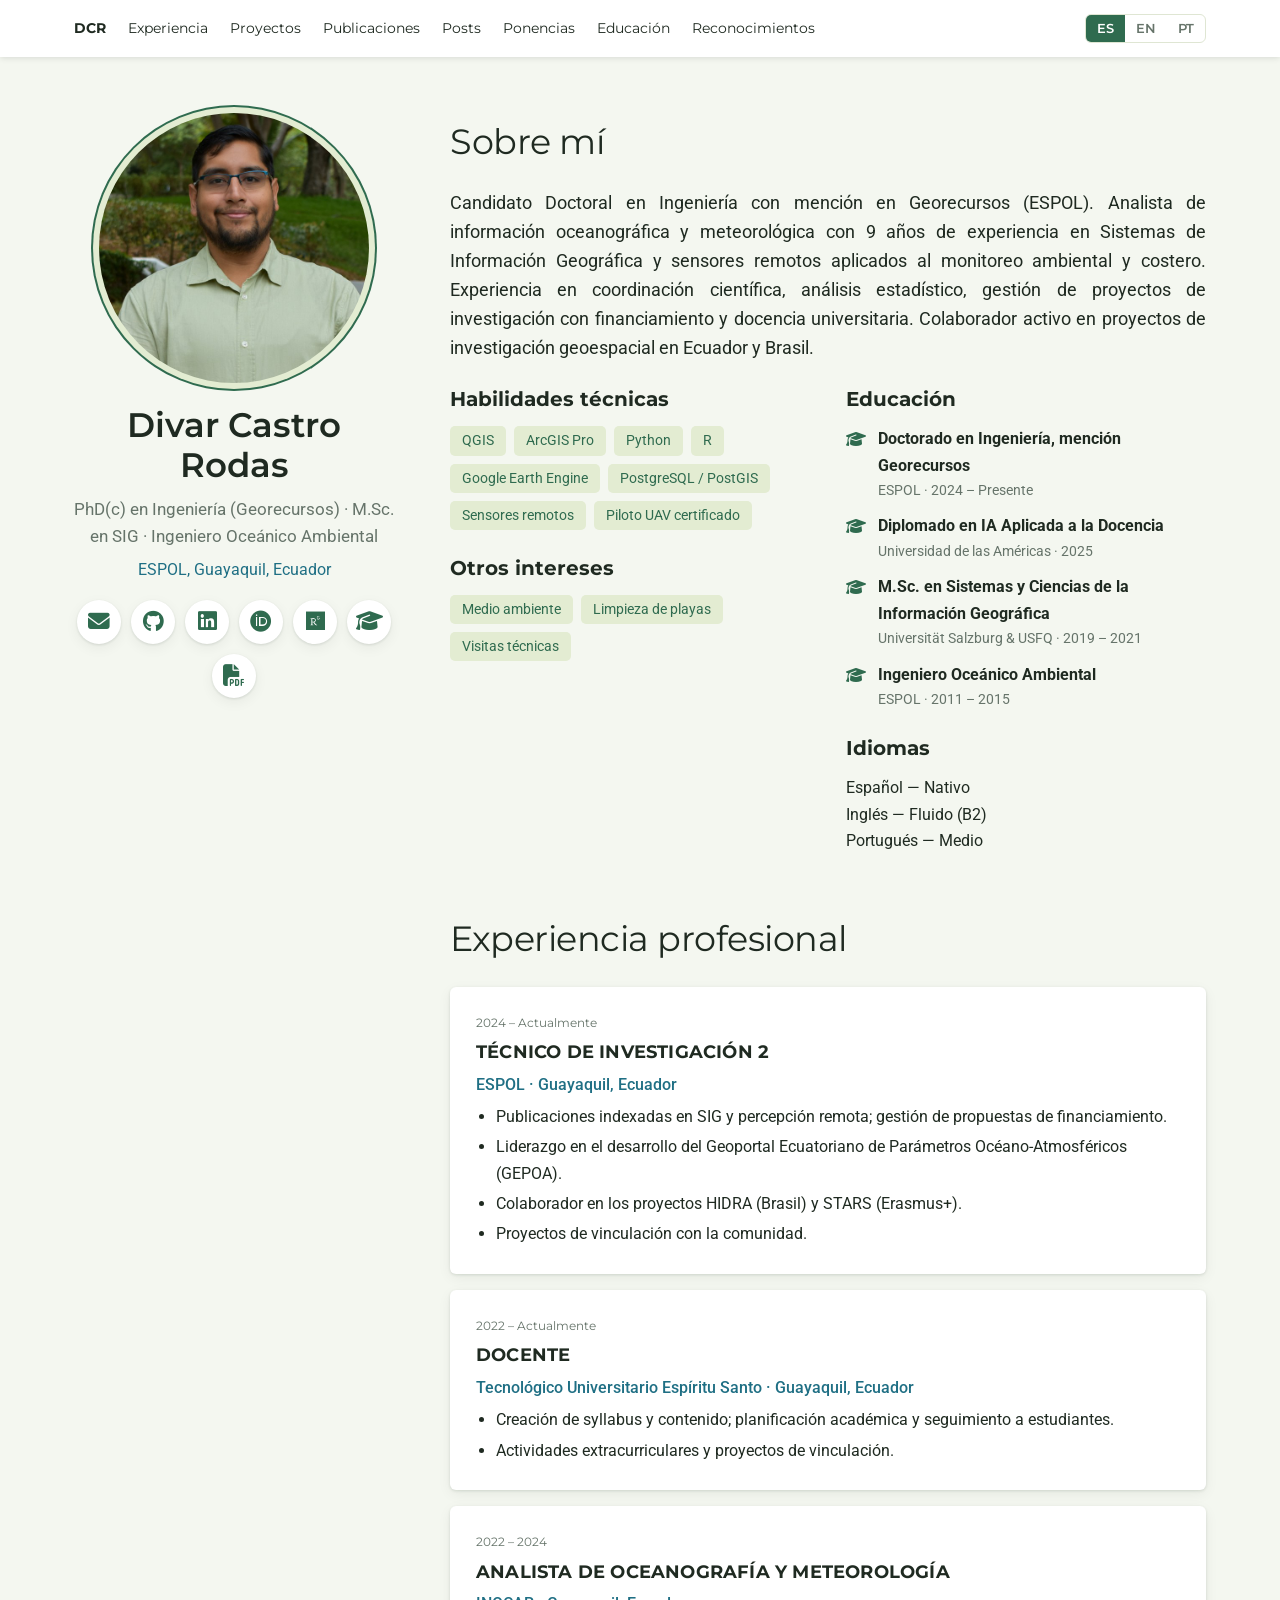
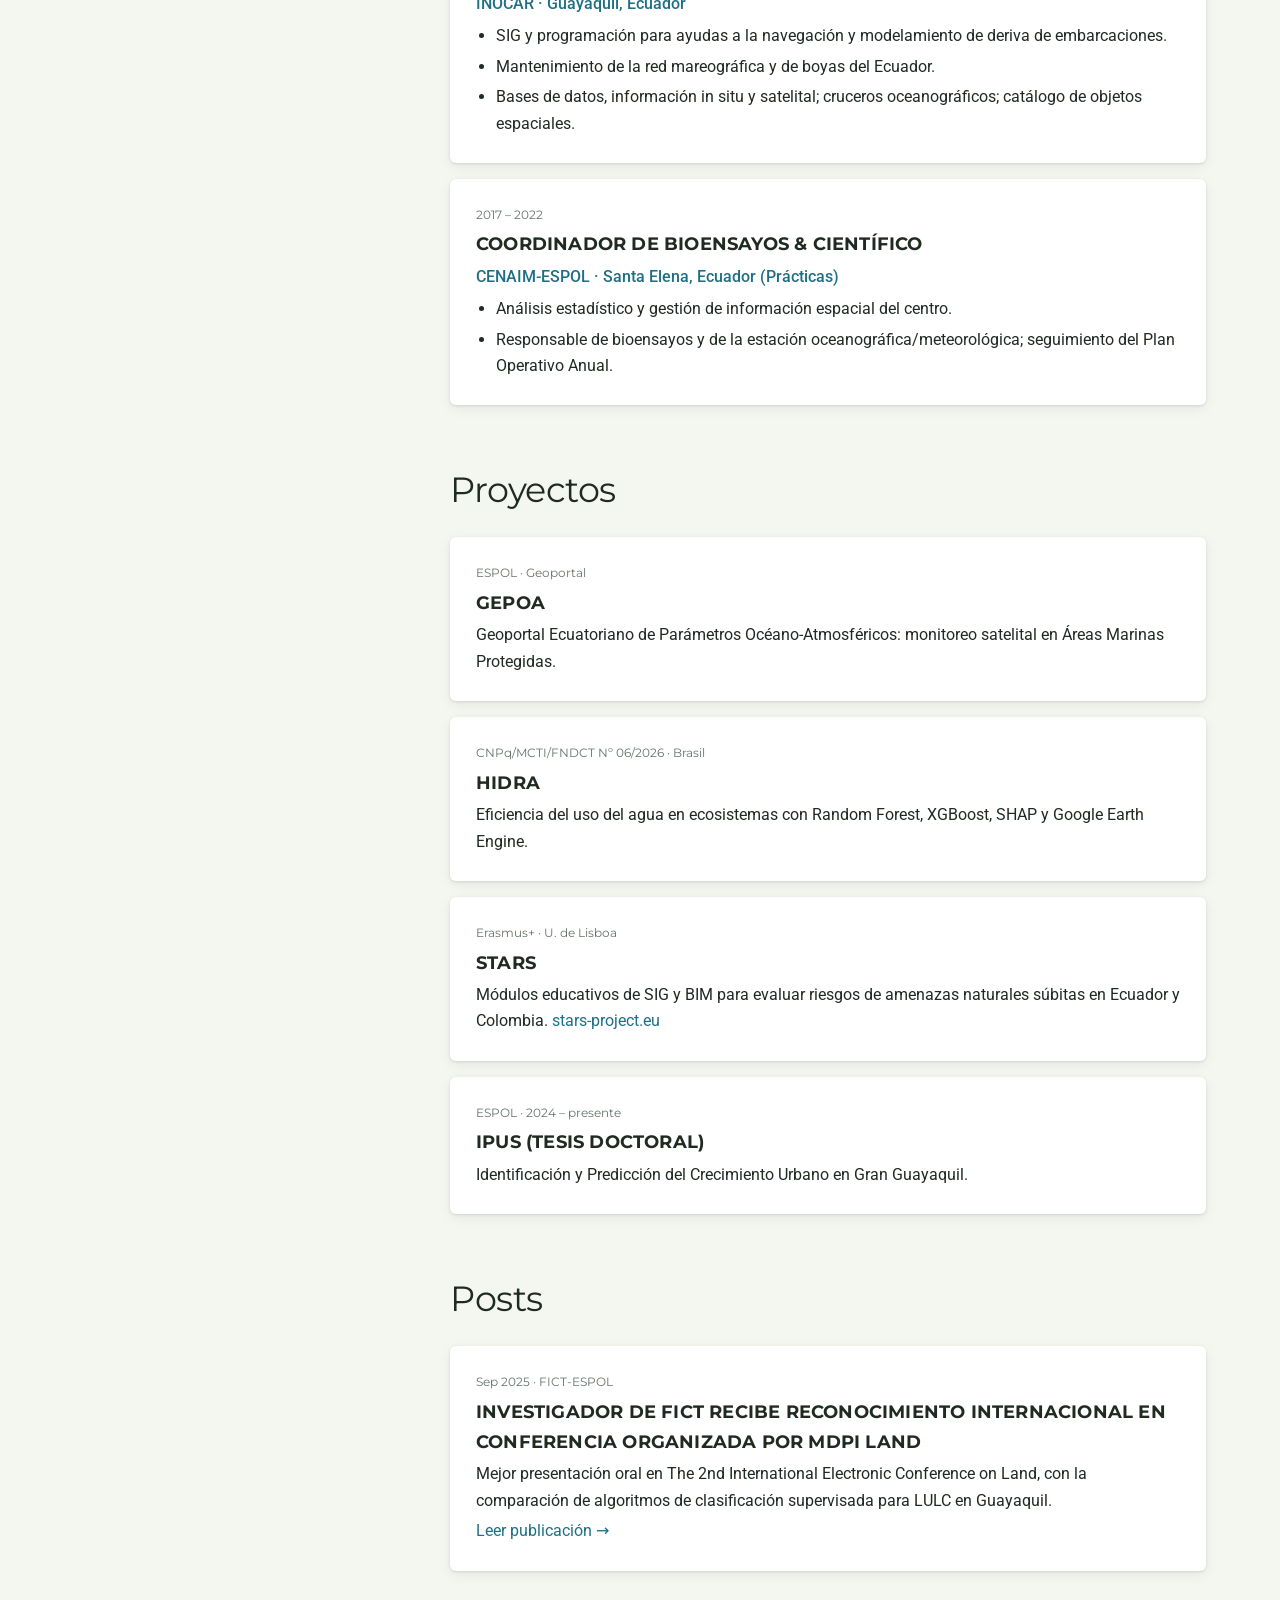
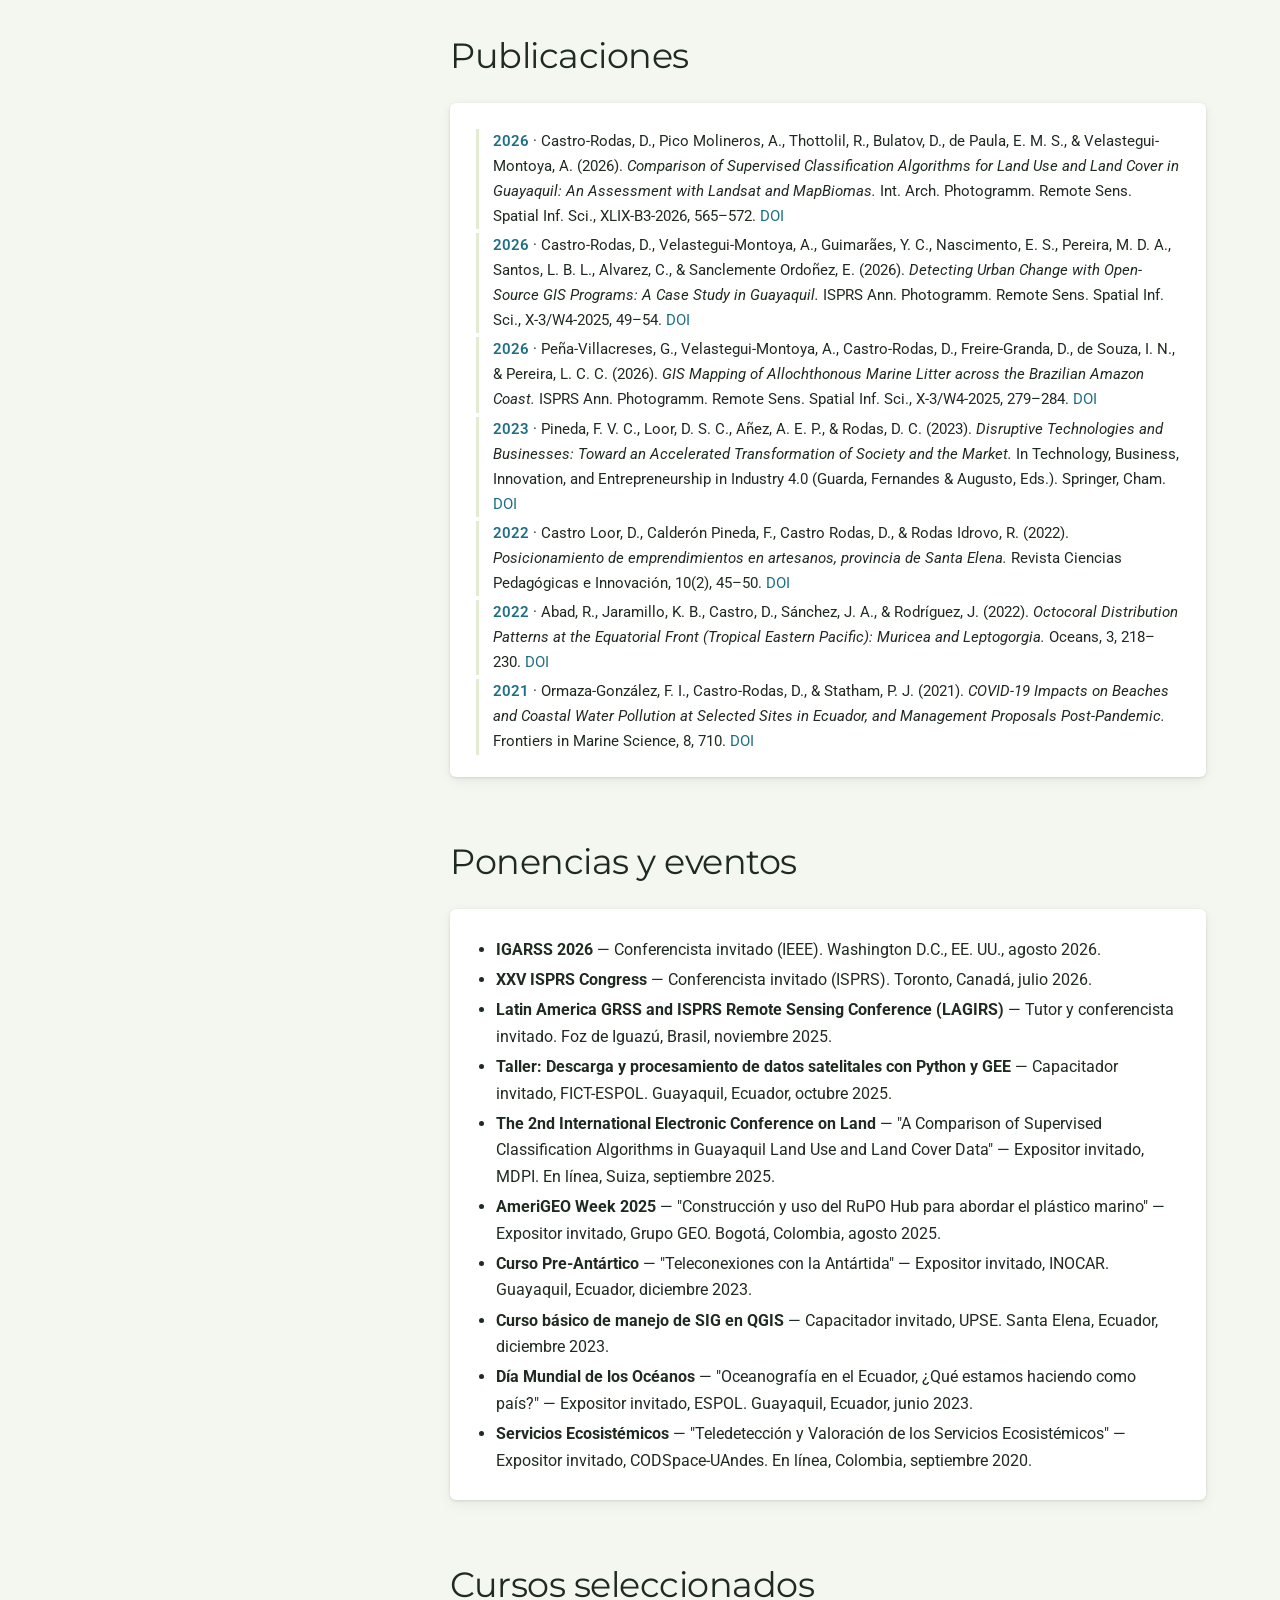
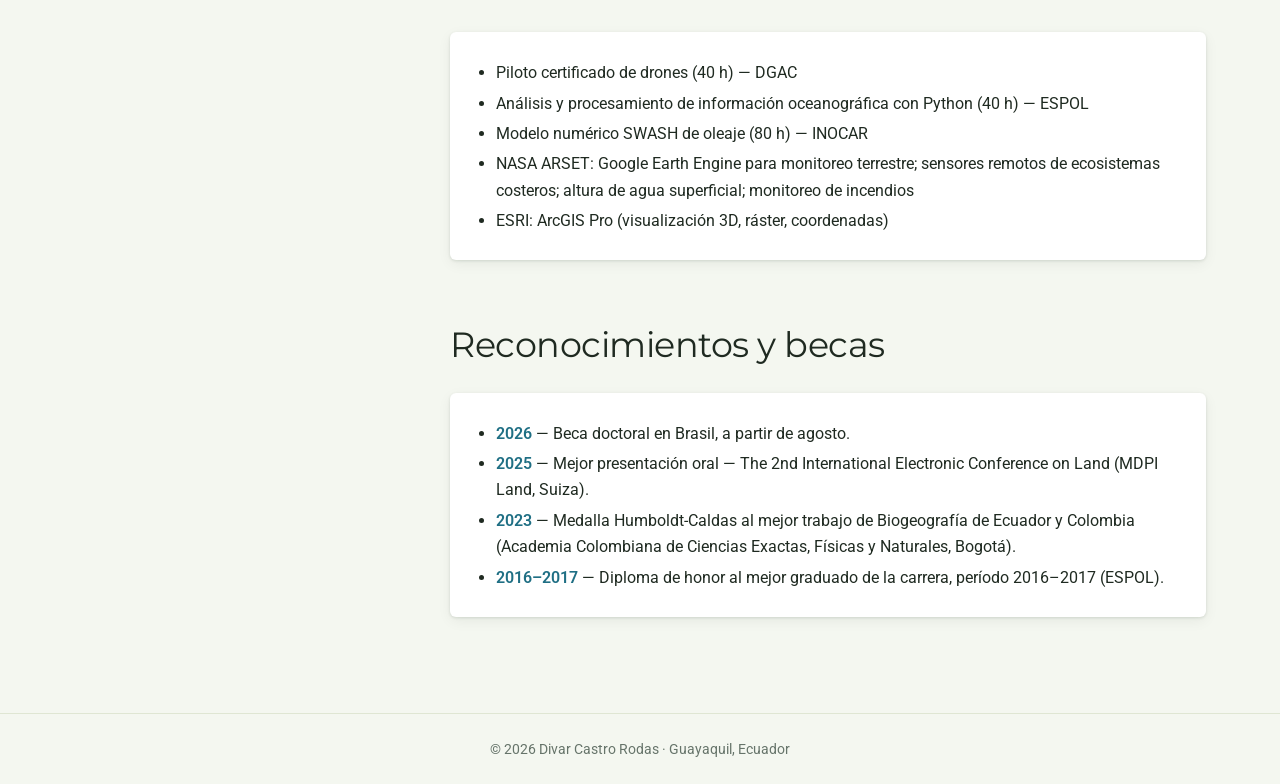
==== commit 6dabdfe4: "Add files via upload" ====
--- a/index.html
+++ b/index.html
@@ -5,44 +5,41 @@
 <meta name="viewport" content="width=device-width,initial-scale=1">
 <title>Divar Castro Rodas · Teledetección y SIG</title>
 <meta name="description" content="Candidato doctoral en Ingeniería (Georecursos, ESPOL). SIG, teledetección, LULC y modelamiento urbano y ambiental.">
+<link rel="preconnect" href="https://fonts.googleapis.com"><link rel="preconnect" href="https://fonts.gstatic.com" crossorigin>
+<link href="https://fonts.googleapis.com/css2?family=Montserrat:wght@400;600;700&family=Roboto:wght@400;500&display=swap" rel="stylesheet">
+<link rel="stylesheet" href="https://cdnjs.cloudflare.com/ajax/libs/font-awesome/6.5.1/css/all.min.css">
 <link rel="stylesheet" href="style.css">
 </head>
 <body>
 <nav><div class="in">
-  <a href="#about"><strong>DCR</strong></a><a href="#experiencia">Experiencia</a><a href="#proyectos">Proyectos</a><a href="#publicaciones">Publicaciones</a><a href="#ponencias">Ponencias</a><a href="#educacion">Educación</a><a href="#reconocimientos">Reconocimientos</a>
+  <a href="#about"><strong>DCR</strong></a><a href="#experiencia">Experiencia</a><a href="#proyectos">Proyectos</a><a href="#publicaciones">Publicaciones</a><a href="#posts">Posts</a><a href="#ponencias">Ponencias</a><a href="#educacion">Educación</a><a href="#reconocimientos">Reconocimientos</a>
   <span class="sp"></span><div class="lang" aria-label="Language"><a href="./" hreflang="es" class="cur" aria-current="true">ES</a><a href="en/" hreflang="en">EN</a><a href="pt/" hreflang="pt">PT</a></div>
 </div></nav>
+<div class="wrap">
+<aside class="side" id="about">
+  <div class="avatar"><img src="assets/foto.jpg" alt="Divar Castro Rodas" onerror="this.replaceWith('DC')"></div>
+  <h1>Divar Castro Rodas</h1>
+  <p class="role">PhD(c) en Ingeniería (Georecursos) · M.Sc. en SIG · Ingeniero Oceánico Ambiental</p>
+  <p class="affil">ESPOL, Guayaquil, Ecuador</p>
+  <div class="icons"><a href="mailto:divecast@espol.edu.ec" title="Email" aria-label="Email"><i class="fa-solid fa-envelope"></i></a><a href="https://github.com/DivarCastro" title="GitHub" aria-label="GitHub"><i class="fa-brands fa-github"></i></a><a href="https://www.linkedin.com/in/divar-castro-rodas-5a568610b/" title="LinkedIn" aria-label="LinkedIn"><i class="fa-brands fa-linkedin"></i></a><a href="https://orcid.org/0000-0002-2197-2277" title="ORCID" aria-label="ORCID"><i class="fa-brands fa-orcid"></i></a><a href="https://www.researchgate.net/profile/Divar-Castro-Rodas" title="ResearchGate" aria-label="ResearchGate"><i class="fa-brands fa-researchgate"></i></a><a href="http://lattes.cnpq.br/7848794322795201" title="Lattes" aria-label="Lattes"><i class="fa-solid fa-graduation-cap"></i></a><a href="assets/CV_Divar_Castro_Rodas_2026.pdf" title="CV (PDF)" aria-label="CV (PDF)"><i class="fa-solid fa-file-pdf"></i></a></div>
+</aside>
 <main>
-<header class="hero" id="about">
-  <div class="avatar"><img src="assets/foto.jpg" alt="Divar Castro Rodas" onerror="this.replaceWith('DC')"></div>
-  <div>
-    <h1>Divar Castro Rodas</h1>
-    <p class="role">PhD(c) en Ingeniería (Georecursos) · M.Sc. en SIG · Ingeniero Oceánico Ambiental<br>ESPOL, Guayaquil, Ecuador</p>
-    <div class="links">
-      <a href="mailto:divecast@espol.edu.ec">✉️ Correo</a>
-      <a href="https://github.com/DivarCastro">GitHub</a>
-      <a href="https://www.linkedin.com/in/divar-castro-rodas-5a568610b/">LinkedIn</a>
-      <a href="https://orcid.org/0000-0002-2197-2277">ORCID</a>
-      <a href="https://www.researchgate.net/profile/Divar-Castro-Rodas">ResearchGate</a>
-      <a href="http://lattes.cnpq.br/7848794322795201">Lattes</a>
-      <a href="assets/CV_Divar_Castro_Rodas_2026.pdf">📄 CV (PDF)</a>
-    </div>
-  </div>
-</header>
-<section><h2>Sobre mí</h2><p>Candidato Doctoral en Ingeniería con mención en Georecursos (ESPOL). Analista de información oceanográfica y meteorológica con 9 años de experiencia en Sistemas de Información Geográfica y sensores remotos aplicados al monitoreo ambiental y costero. Experiencia en coordinación científica, análisis estadístico, gestión de proyectos de investigación con financiamiento y docencia universitaria. Colaborador activo en proyectos de investigación geoespacial en Ecuador y Brasil.</p>
-  <div class="grid">
-    <div class="card"><h3>Habilidades técnicas</h3><div class="tags" style="margin-top:8px"><span>QGIS</span><span>ArcGIS Pro</span><span>Python</span><span>R</span><span>Google Earth Engine</span><span>PostgreSQL / PostGIS</span><span>Sensores remotos</span><span>Piloto UAV certificado</span></div></div>
-    <div class="card"><h3>Idiomas</h3><ul><li>Español — Nativo</li><li>Inglés — Fluido (B2)</li><li>Portugués — Medio</li></ul></div>
-    <div class="card"><h3>Otros intereses</h3><div class="tags" style="margin-top:8px"><span>Medio ambiente</span><span>Limpieza de playas</span><span>Visitas técnicas</span></div></div>
+<section><h2>Sobre mí</h2><p class="lead">Candidato Doctoral en Ingeniería con mención en Georecursos (ESPOL). Analista de información oceanográfica y meteorológica con 9 años de experiencia en Sistemas de Información Geográfica y sensores remotos aplicados al monitoreo ambiental y costero. Experiencia en coordinación científica, análisis estadístico, gestión de proyectos de investigación con financiamiento y docencia universitaria. Colaborador activo en proyectos de investigación geoespacial en Ecuador y Brasil.</p>
+  <div class="two">
+    <div><h3 class="sub">Habilidades técnicas</h3><div class="tags"><span>QGIS</span><span>ArcGIS Pro</span><span>Python</span><span>R</span><span>Google Earth Engine</span><span>PostgreSQL / PostGIS</span><span>Sensores remotos</span><span>Piloto UAV certificado</span></div>
+      <h3 class="sub">Otros intereses</h3><div class="tags"><span>Medio ambiente</span><span>Limpieza de playas</span><span>Visitas técnicas</span></div></div>
+    <div><h3 class="sub">Educación</h3><ul class="edu"><li><i class="fa-solid fa-graduation-cap"></i><div><strong>Doctorado en Ingeniería, mención Georecursos</strong><span>ESPOL · 2024 – Presente</span></div></li><li><i class="fa-solid fa-graduation-cap"></i><div><strong>Diplomado en IA Aplicada a la Docencia</strong><span>Universidad de las Américas · 2025</span></div></li><li><i class="fa-solid fa-graduation-cap"></i><div><strong>M.Sc. en Sistemas y Ciencias de la Información Geográfica</strong><span>Universität Salzburg &amp; USFQ · 2019 – 2021</span></div></li><li><i class="fa-solid fa-graduation-cap"></i><div><strong>Ingeniero Oceánico Ambiental</strong><span>ESPOL · 2011 – 2015</span></div></li></ul>
+      <h3 class="sub">Idiomas</h3><ul class="plain"><li>Español — Nativo</li><li>Inglés — Fluido (B2)</li><li>Portugués — Medio</li></ul></div>
   </div></section>
-<section id="experiencia"><h2>Experiencia profesional</h2><div class="card"><h3>Técnico de Investigación 2 — ESPOL</h3><p class="meta">Guayaquil, Ecuador · 2024 – Actualmente</p><ul><li>Publicaciones indexadas en SIG y percepción remota; gestión de propuestas de financiamiento.</li><li>Liderazgo en el desarrollo del Geoportal Ecuatoriano de Parámetros Océano-Atmosféricos (GEPOA).</li><li>Colaborador en los proyectos HIDRA (Brasil) y STARS (Erasmus+).</li><li>Proyectos de vinculación con la comunidad.</li></ul></div><div class="card"><h3>Docente — Tecnológico Universitario Espíritu Santo</h3><p class="meta">Guayaquil, Ecuador · 2022 – Actualmente</p><ul><li>Creación de syllabus y contenido; planificación académica y seguimiento a estudiantes.</li><li>Actividades extracurriculares y proyectos de vinculación.</li></ul></div><div class="card"><h3>Analista de Oceanografía y Meteorología — INOCAR</h3><p class="meta">Guayaquil, Ecuador · 2022 – 2024</p><ul><li>SIG y programación para ayudas a la navegación y modelamiento de deriva de embarcaciones.</li><li>Mantenimiento de la red mareográfica y de boyas del Ecuador.</li><li>Bases de datos, información in situ y satelital; cruceros oceanográficos; catálogo de objetos espaciales.</li></ul></div><div class="card"><h3>Coordinador de Bioensayos &amp; Científico — CENAIM-ESPOL</h3><p class="meta">Santa Elena, Ecuador (Prácticas) · 2017 – 2022</p><ul><li>Análisis estadístico y gestión de información espacial del centro.</li><li>Responsable de bioensayos y de la estación oceanográfica/meteorológica; seguimiento del Plan Operativo Anual.</li></ul></div></section>
-<section id="proyectos"><h2>Proyectos</h2><div class="grid"><div class="card"><h3>GEPOA</h3><p class="meta">ESPOL · Geoportal</p><p>Geoportal Ecuatoriano de Parámetros Océano-Atmosféricos: monitoreo satelital en Áreas Marinas Protegidas.</p></div><div class="card"><h3>HIDRA</h3><p class="meta">CNPq/MCTI/FNDCT Nº 06/2026 · Brasil</p><p>Eficiencia del uso del agua en ecosistemas con Random Forest, XGBoost, SHAP y Google Earth Engine.</p></div><div class="card"><h3>STARS</h3><p class="meta">Erasmus+ · U. de Lisboa</p><p>Módulos educativos de SIG y BIM para evaluar riesgos de amenazas naturales súbitas en Ecuador y Colombia. <a href="https://stars-project.eu">stars-project.eu</a></p></div><div class="card"><h3>IPUS (tesis doctoral)</h3><p class="meta">ESPOL · 2024 – presente</p><p>Identificación y Predicción del Crecimiento Urbano en Gran Guayaquil.</p></div></div></section>
-<section id="publicaciones"><h2>Publicaciones</h2><p class="pub"><span class="year">2026</span> · Castro-Rodas, D., Pico Molineros, A., Thottolil, R., Bulatov, D., de Paula, E. M. S., &amp; Velastegui-Montoya, A. (2026). <em>Comparison of Supervised Classification Algorithms for Land Use and Land Cover in Guayaquil: An Assessment with Landsat and MapBiomas.</em> Int. Arch. Photogramm. Remote Sens. Spatial Inf. Sci., XLIX-B3-2026, 565–572. <a href="https://doi.org/10.5194/isprs-archives-XLIX-B3-2026-565-2026">DOI</a></p><p class="pub"><span class="year">2026</span> · Castro-Rodas, D., Velastegui-Montoya, A., Guimarães, Y. C., Nascimento, E. S., Pereira, M. D. A., Santos, L. B. L., Alvarez, C., &amp; Sanclemente Ordoñez, E. (2026). <em>Detecting Urban Change with Open-Source GIS Programs: A Case Study in Guayaquil.</em> ISPRS Ann. Photogramm. Remote Sens. Spatial Inf. Sci., X-3/W4-2025, 49–54. <a href="https://doi.org/10.5194/isprs-annals-X-3-W4-2025-49-2026">DOI</a></p><p class="pub"><span class="year">2026</span> · Peña-Villacreses, G., Velastegui-Montoya, A., Castro-Rodas, D., Freire-Granda, D., de Souza, I. N., &amp; Pereira, L. C. C. (2026). <em>GIS Mapping of Allochthonous Marine Litter across the Brazilian Amazon Coast.</em> ISPRS Ann. Photogramm. Remote Sens. Spatial Inf. Sci., X-3/W4-2025, 279–284. <a href="https://doi.org/10.5194/isprs-annals-X-3-W4-2025-279-2026">DOI</a></p><p class="pub"><span class="year">2023</span> · Pineda, F. V. C., Loor, D. S. C., Añez, A. E. P., &amp; Rodas, D. C. (2023). <em>Disruptive Technologies and Businesses: Toward an Accelerated Transformation of Society and the Market.</em> In Technology, Business, Innovation, and Entrepreneurship in Industry 4.0 (Guarda, Fernandes &amp; Augusto, Eds.). Springer, Cham. <a href="https://doi.org/10.1007/978-3-031-17960-0_3">DOI</a></p><p class="pub"><span class="year">2022</span> · Castro Loor, D., Calderón Pineda, F., Castro Rodas, D., &amp; Rodas Idrovo, R. (2022). <em>Posicionamiento de emprendimientos en artesanos, provincia de Santa Elena.</em> Revista Ciencias Pedagógicas e Innovación, 10(2), 45–50. <a href="https://doi.org/10.26423/rcpi.v10i2.580">DOI</a></p><p class="pub"><span class="year">2022</span> · Abad, R., Jaramillo, K. B., Castro, D., Sánchez, J. A., &amp; Rodríguez, J. (2022). <em>Octocoral Distribution Patterns at the Equatorial Front (Tropical Eastern Pacific): Muricea and Leptogorgia.</em> Oceans, 3, 218–230. <a href="https://doi.org/10.3390/oceans3020016">DOI</a></p><p class="pub"><span class="year">2021</span> · Ormaza-González, F. I., Castro-Rodas, D., &amp; Statham, P. J. (2021). <em>COVID-19 Impacts on Beaches and Coastal Water Pollution at Selected Sites in Ecuador, and Management Proposals Post-Pandemic.</em> Frontiers in Marine Science, 8, 710. <a href="https://doi.org/10.3389/fmars.2021.669374">DOI</a></p></section>
+<section id="experiencia"><h2>Experiencia profesional</h2><div class="card"><p class="date">2024 – Actualmente</p><h3>Técnico de Investigación 2</h3><p class="org">ESPOL · Guayaquil, Ecuador</p><ul><li>Publicaciones indexadas en SIG y percepción remota; gestión de propuestas de financiamiento.</li><li>Liderazgo en el desarrollo del Geoportal Ecuatoriano de Parámetros Océano-Atmosféricos (GEPOA).</li><li>Colaborador en los proyectos HIDRA (Brasil) y STARS (Erasmus+).</li><li>Proyectos de vinculación con la comunidad.</li></ul></div><div class="card"><p class="date">2022 – Actualmente</p><h3>Docente</h3><p class="org">Tecnológico Universitario Espíritu Santo · Guayaquil, Ecuador</p><ul><li>Creación de syllabus y contenido; planificación académica y seguimiento a estudiantes.</li><li>Actividades extracurriculares y proyectos de vinculación.</li></ul></div><div class="card"><p class="date">2022 – 2024</p><h3>Analista de Oceanografía y Meteorología</h3><p class="org">INOCAR · Guayaquil, Ecuador</p><ul><li>SIG y programación para ayudas a la navegación y modelamiento de deriva de embarcaciones.</li><li>Mantenimiento de la red mareográfica y de boyas del Ecuador.</li><li>Bases de datos, información in situ y satelital; cruceros oceanográficos; catálogo de objetos espaciales.</li></ul></div><div class="card"><p class="date">2017 – 2022</p><h3>Coordinador de Bioensayos &amp; Científico</h3><p class="org">CENAIM-ESPOL · Santa Elena, Ecuador (Prácticas)</p><ul><li>Análisis estadístico y gestión de información espacial del centro.</li><li>Responsable de bioensayos y de la estación oceanográfica/meteorológica; seguimiento del Plan Operativo Anual.</li></ul></div></section>
+<section id="proyectos"><h2>Proyectos</h2><div class="card"><p class="date">ESPOL · Geoportal</p><h3>GEPOA</h3><p>Geoportal Ecuatoriano de Parámetros Océano-Atmosféricos: monitoreo satelital en Áreas Marinas Protegidas.</p></div><div class="card"><p class="date">CNPq/MCTI/FNDCT Nº 06/2026 · Brasil</p><h3>HIDRA</h3><p>Eficiencia del uso del agua en ecosistemas con Random Forest, XGBoost, SHAP y Google Earth Engine.</p></div><div class="card"><p class="date">Erasmus+ · U. de Lisboa</p><h3>STARS</h3><p>Módulos educativos de SIG y BIM para evaluar riesgos de amenazas naturales súbitas en Ecuador y Colombia. <a href="https://stars-project.eu">stars-project.eu</a></p></div><div class="card"><p class="date">ESPOL · 2024 – presente</p><h3>IPUS (tesis doctoral)</h3><p>Identificación y Predicción del Crecimiento Urbano en Gran Guayaquil.</p></div></section>
+<section id="posts"><h2>Posts</h2><div class="card"><p class="date">Sep 2025 · FICT-ESPOL</p><h3>Investigador de FICT recibe reconocimiento internacional en conferencia organizada por MDPI Land</h3><p>Mejor presentación oral en The 2nd International Electronic Conference on Land, con la comparación de algoritmos de clasificación supervisada para LULC en Guayaquil.</p><p><a href="https://www.fict.espol.edu.ec/en/news/fict-researcher-receives-international-recognition-conference-organized-mdpi-land">Leer publicación →</a></p></div></section>
+<section id="publicaciones"><h2>Publicaciones</h2><div class="card"><p class="pub"><span class="year">2026</span> · Castro-Rodas, D., Pico Molineros, A., Thottolil, R., Bulatov, D., de Paula, E. M. S., &amp; Velastegui-Montoya, A. (2026). <em>Comparison of Supervised Classification Algorithms for Land Use and Land Cover in Guayaquil: An Assessment with Landsat and MapBiomas.</em> Int. Arch. Photogramm. Remote Sens. Spatial Inf. Sci., XLIX-B3-2026, 565–572. <a href="https://doi.org/10.5194/isprs-archives-XLIX-B3-2026-565-2026">DOI</a></p><p class="pub"><span class="year">2026</span> · Castro-Rodas, D., Velastegui-Montoya, A., Guimarães, Y. C., Nascimento, E. S., Pereira, M. D. A., Santos, L. B. L., Alvarez, C., &amp; Sanclemente Ordoñez, E. (2026). <em>Detecting Urban Change with Open-Source GIS Programs: A Case Study in Guayaquil.</em> ISPRS Ann. Photogramm. Remote Sens. Spatial Inf. Sci., X-3/W4-2025, 49–54. <a href="https://doi.org/10.5194/isprs-annals-X-3-W4-2025-49-2026">DOI</a></p><p class="pub"><span class="year">2026</span> · Peña-Villacreses, G., Velastegui-Montoya, A., Castro-Rodas, D., Freire-Granda, D., de Souza, I. N., &amp; Pereira, L. C. C. (2026). <em>GIS Mapping of Allochthonous Marine Litter across the Brazilian Amazon Coast.</em> ISPRS Ann. Photogramm. Remote Sens. Spatial Inf. Sci., X-3/W4-2025, 279–284. <a href="https://doi.org/10.5194/isprs-annals-X-3-W4-2025-279-2026">DOI</a></p><p class="pub"><span class="year">2023</span> · Pineda, F. V. C., Loor, D. S. C., Añez, A. E. P., &amp; Rodas, D. C. (2023). <em>Disruptive Technologies and Businesses: Toward an Accelerated Transformation of Society and the Market.</em> In Technology, Business, Innovation, and Entrepreneurship in Industry 4.0 (Guarda, Fernandes &amp; Augusto, Eds.). Springer, Cham. <a href="https://doi.org/10.1007/978-3-031-17960-0_3">DOI</a></p><p class="pub"><span class="year">2022</span> · Castro Loor, D., Calderón Pineda, F., Castro Rodas, D., &amp; Rodas Idrovo, R. (2022). <em>Posicionamiento de emprendimientos en artesanos, provincia de Santa Elena.</em> Revista Ciencias Pedagógicas e Innovación, 10(2), 45–50. <a href="https://doi.org/10.26423/rcpi.v10i2.580">DOI</a></p><p class="pub"><span class="year">2022</span> · Abad, R., Jaramillo, K. B., Castro, D., Sánchez, J. A., &amp; Rodríguez, J. (2022). <em>Octocoral Distribution Patterns at the Equatorial Front (Tropical Eastern Pacific): Muricea and Leptogorgia.</em> Oceans, 3, 218–230. <a href="https://doi.org/10.3390/oceans3020016">DOI</a></p><p class="pub"><span class="year">2021</span> · Ormaza-González, F. I., Castro-Rodas, D., &amp; Statham, P. J. (2021). <em>COVID-19 Impacts on Beaches and Coastal Water Pollution at Selected Sites in Ecuador, and Management Proposals Post-Pandemic.</em> Frontiers in Marine Science, 8, 710. <a href="https://doi.org/10.3389/fmars.2021.669374">DOI</a></p></div></section>
 <section id="ponencias"><h2>Ponencias y eventos</h2><div class="card"><ul><li><strong>IGARSS 2026</strong> — Conferencista invitado (IEEE). Washington D.C., EE. UU., agosto 2026.</li><li><strong>XXV ISPRS Congress</strong> — Conferencista invitado (ISPRS). Toronto, Canadá, julio 2026.</li><li><strong>Latin America GRSS and ISPRS Remote Sensing Conference (LAGIRS)</strong> — Tutor y conferencista invitado. Foz de Iguazú, Brasil, noviembre 2025.</li><li><strong>Taller: Descarga y procesamiento de datos satelitales con Python y GEE</strong> — Capacitador invitado, FICT-ESPOL. Guayaquil, Ecuador, octubre 2025.</li><li><strong>The 2nd International Electronic Conference on Land</strong> — &quot;A Comparison of Supervised Classification Algorithms in Guayaquil Land Use and Land Cover Data&quot; — Expositor invitado, MDPI. En línea, Suiza, septiembre 2025.</li><li><strong>AmeriGEO Week 2025</strong> — &quot;Construcción y uso del RuPO Hub para abordar el plástico marino&quot; — Expositor invitado, Grupo GEO. Bogotá, Colombia, agosto 2025.</li><li><strong>Curso Pre-Antártico</strong> — &quot;Teleconexiones con la Antártida&quot; — Expositor invitado, INOCAR. Guayaquil, Ecuador, diciembre 2023.</li><li><strong>Curso básico de manejo de SIG en QGIS</strong> — Capacitador invitado, UPSE. Santa Elena, Ecuador, diciembre 2023.</li><li><strong>Día Mundial de los Océanos</strong> — &quot;Oceanografía en el Ecuador, ¿Qué estamos haciendo como país?&quot; — Expositor invitado, ESPOL. Guayaquil, Ecuador, junio 2023.</li><li><strong>Servicios Ecosistémicos</strong> — &quot;Teledetección y Valoración de los Servicios Ecosistémicos&quot; — Expositor invitado, CODSpace-UAndes. En línea, Colombia, septiembre 2020.</li></ul></div></section>
-<section id="educacion"><h2>Educación y capacitación</h2><div class="card"><h3>Doctorado en Ingeniería, mención Georecursos — ESPOL</h3><p class="meta">2024 – Presente · Tesis: &quot;Identificación y Predicción del Crecimiento Urbano en Gran Guayaquil (IPUS)&quot;</p></div><div class="card"><h3>Diplomado en IA Aplicada a la Docencia — Universidad de las Américas</h3><p class="meta">2025</p></div><div class="card"><h3>Ingeniero Oceánico Ambiental — Universität Salzburg &amp; USFQ</h3><p class="meta">2019 – 2021</p></div><div class="card"><h3>M.Sc. en Sistemas y Ciencias de la Información Geográfica — ESPOL</h3><p class="meta">2011 – 2015</p></div>
-  <div class="card"><h3>Cursos seleccionados</h3><ul><li>Piloto certificado de drones (40 h) — DGAC</li><li>Análisis y procesamiento de información oceanográfica con Python (40 h) — ESPOL</li><li>Modelo numérico SWASH de oleaje (80 h) — INOCAR</li><li>NASA ARSET: Google Earth Engine para monitoreo terrestre; sensores remotos de ecosistemas costeros; altura de agua superficial; monitoreo de incendios</li><li>ESRI: ArcGIS Pro (visualización 3D, ráster, coordenadas)</li></ul></div></section>
+<section id="educacion"><h2>Cursos seleccionados</h2><div class="card"><ul><li>Piloto certificado de drones (40 h) — DGAC</li><li>Análisis y procesamiento de información oceanográfica con Python (40 h) — ESPOL</li><li>Modelo numérico SWASH de oleaje (80 h) — INOCAR</li><li>NASA ARSET: Google Earth Engine para monitoreo terrestre; sensores remotos de ecosistemas costeros; altura de agua superficial; monitoreo de incendios</li><li>ESRI: ArcGIS Pro (visualización 3D, ráster, coordenadas)</li></ul></div></section>
 <section id="reconocimientos"><h2>Reconocimientos y becas</h2><div class="card"><ul><li><span class="year">2026</span> — Beca doctoral en Brasil, a partir de agosto.</li><li><span class="year">2025</span> — Mejor presentación oral — The 2nd International Electronic Conference on Land (MDPI Land, Suiza).</li><li><span class="year">2023</span> — Medalla Humboldt-Caldas al mejor trabajo de Biogeografía de Ecuador y Colombia (Academia Colombiana de Ciencias Exactas, Físicas y Naturales, Bogotá).</li><li><span class="year">2016–2017</span> — Diploma de honor al mejor graduado de la carrera, período 2016–2017 (ESPOL).</li></ul></div></section>
 </main>
+</div>
 <footer>© <span id="y"></span> Divar Castro Rodas · Guayaquil, Ecuador</footer>
 <script src="script.js"></script>
 </body>
--- a/style.css
+++ b/style.css
@@ -1,34 +1,45 @@
-:root{--bg:#f6f8f1;--card:#ffffff;--text:#1f2a21;--muted:#5b6b5e;--line:#dfe6d3;--accent:#2f6b4f;--accent-soft:#e3ecd2;--teal:#1f6f84}
-:root[data-theme="dark"]{--bg:#101a14;--card:#17241b;--text:#e8efe3;--muted:#9fb3a3;--line:#243629;--accent:#9cc48a;--accent-soft:#1f3326;--teal:#6cc0d4}
-@media(prefers-color-scheme:dark){:root:not([data-theme="light"]){--bg:#101a14;--card:#17241b;--text:#e8efe3;--muted:#9fb3a3;--line:#243629;--accent:#9cc48a;--accent-soft:#1f3326;--teal:#6cc0d4}}
+:root{--bg:#f4f7f0;--card:#fff;--text:#1f2a21;--muted:#66746a;--line:#dfe6d3;--accent:#2f6b4f;--accent-soft:#e3ecd2;--teal:#1f6f84;--shadow:0 1px 3px rgba(20,40,25,.12),0 4px 14px rgba(20,40,25,.06)}
+@media(prefers-color-scheme:dark){:root{--bg:#0f1812;--card:#17241b;--text:#e8efe3;--muted:#9fb3a3;--line:#243629;--accent:#9cc48a;--accent-soft:#1f3326;--teal:#6cc0d4;--shadow:0 1px 3px rgba(0,0,0,.5)}}
 *{box-sizing:border-box}
-html{scroll-behavior:smooth;scroll-padding-top:70px}
-body{margin:0;background:var(--bg);color:var(--text);font:16px/1.6 system-ui,-apple-system,"Segoe UI",Roboto,sans-serif}
-a{color:var(--accent);text-decoration:none}a:hover{text-decoration:underline}
-nav{position:sticky;top:0;z-index:10;background:color-mix(in srgb,var(--bg) 90%,transparent);backdrop-filter:blur(8px);border-bottom:1px solid var(--line)}
-nav .in{max-width:960px;margin:auto;padding:12px 16px;display:flex;gap:6px 18px;flex-wrap:wrap;align-items:center}
-nav a{color:var(--text);font-size:.92rem}nav .sp{flex:1}
-.lang{display:flex;border:1px solid var(--line);border-radius:8px;overflow:hidden}.lang a{padding:3px 11px;font-size:.82rem;font-weight:600;color:var(--muted)}.lang a:hover{background:var(--accent-soft);text-decoration:none}.lang a.cur{background:var(--accent);color:var(--bg)}
-main{max-width:960px;margin:auto;padding:0 16px 60px}
-.hero{display:flex;gap:28px;align-items:center;padding:48px 0 28px;flex-wrap:wrap}
-.avatar{width:160px;height:160px;border-radius:50%;border:4px solid var(--accent);box-shadow:0 0 0 4px var(--accent-soft);background:var(--accent-soft);color:var(--accent);display:grid;place-items:center;font-size:3rem;font-weight:700;overflow:hidden;flex:none}
+html{scroll-behavior:smooth;scroll-padding-top:80px}
+body{margin:0;background:var(--bg);color:var(--text);font:16px/1.65 Roboto,system-ui,sans-serif}
+h1,h2,h3,.date,nav{font-family:Montserrat,system-ui,sans-serif}
+a{color:var(--teal);text-decoration:none}a:hover{text-decoration:underline}
+nav{position:sticky;top:0;z-index:10;background:var(--card);box-shadow:0 1px 6px rgba(0,0,0,.12)}
+nav .in{max-width:1180px;margin:auto;padding:14px 24px;display:flex;gap:6px 22px;flex-wrap:wrap;align-items:center}
+nav a{color:var(--text);font-size:.9rem}nav a:hover{color:var(--accent);text-decoration:none}nav .sp{flex:1}
+.lang{display:flex;border:1px solid var(--line);border-radius:6px;overflow:hidden}
+.lang a{padding:3px 11px;font-size:.8rem;font-weight:600;color:var(--muted)}
+.lang a:hover{background:var(--accent-soft)}.lang a.cur{background:var(--accent);color:var(--card)}
+.wrap{max-width:1180px;margin:auto;padding:56px 24px 40px;display:grid;grid-template-columns:320px minmax(0,1fr);gap:56px}
+.side{position:sticky;top:96px;align-self:start;text-align:center}
+.avatar{width:270px;height:270px;margin:0 auto 22px;border-radius:50%;overflow:hidden;background:var(--accent-soft);color:var(--accent);display:grid;place-items:center;font-size:4rem;font-weight:700;box-shadow:0 0 0 6px var(--accent-soft),0 0 0 8px var(--accent)}
 .avatar img{width:100%;height:100%;object-fit:cover}
-.hero h1{margin:0;font-size:2.1rem;line-height:1.2}
-.hero .role{color:var(--muted);margin:.3rem 0 .8rem}
-.links{display:flex;flex-wrap:wrap;gap:8px}
-.links a{border:1px solid var(--line);background:var(--card);padding:4px 12px;border-radius:999px;font-size:.88rem;color:var(--text)}
-.links a:hover{border-color:var(--teal);color:var(--teal);text-decoration:none}
-section{margin-top:44px}
-h2{font-size:1.35rem;margin:0 0 16px;padding-bottom:6px;border-bottom:2px solid var(--accent);display:inline-block}
-.card{background:var(--card);border:1px solid var(--line);border-radius:12px;padding:16px 20px;margin-bottom:14px}
-.card h3{margin:0;font-size:1.05rem}
-.meta{color:var(--muted);font-size:.88rem;margin:2px 0 8px}
-.card ul{margin:6px 0 0;padding-left:20px}.card li{margin:3px 0}
-.grid{display:grid;grid-template-columns:repeat(auto-fit,minmax(260px,1fr));gap:14px}
-.tags{display:flex;flex-wrap:wrap;gap:6px}
-.tags span{background:var(--accent-soft);color:var(--accent);padding:2px 10px;border-radius:6px;font-size:.85rem}
-.pub{margin:0 0 12px;padding-left:14px;border-left:3px solid var(--accent-soft)}
+.side h1{font-size:2.1rem;line-height:1.2;margin:0 0 10px;font-weight:600}
+.role{color:var(--muted);font-size:1.05rem;margin:0 0 6px}
+.affil{color:var(--teal);margin:0 0 16px}
+.icons{display:flex;flex-wrap:wrap;gap:10px;justify-content:center}
+.icons a{width:44px;height:44px;border-radius:50%;display:grid;place-items:center;font-size:1.35rem;color:var(--accent);background:var(--card);box-shadow:var(--shadow)}
+.icons a:hover{background:var(--accent);color:var(--card);text-decoration:none}
+section{margin-bottom:56px}
+h2{font-size:2.2rem;font-weight:400;margin:0 0 18px;letter-spacing:-.5px}
+.lead{font-size:1.1rem;text-align:justify;margin-top:0}
+.two{display:grid;grid-template-columns:1fr 1fr;gap:12px 36px;margin-top:20px}
+.sub{font-size:1.25rem;font-weight:700;margin:0 0 10px}
+.two>div .sub:not(:first-child){margin-top:22px}
+.tags{display:flex;flex-wrap:wrap;gap:8px}
+.tags span{background:var(--accent-soft);color:var(--accent);padding:3px 12px;border-radius:5px;font-size:.88rem}
+.edu,.plain{list-style:none;margin:0;padding:0}
+.edu li{display:flex;gap:12px;margin-bottom:12px}.edu i{color:var(--accent);margin-top:5px}
+.edu span{display:block;color:var(--muted);font-size:.85rem}
+.card{background:var(--card);box-shadow:var(--shadow);border-radius:6px;padding:22px 26px;margin-bottom:16px}
+.card h3{margin:0 0 4px;font-size:1.15rem;text-transform:uppercase;letter-spacing:.2px}
+.date{margin:0 0 6px;color:var(--muted);font-size:.78rem}
+.org{color:var(--teal);margin:0 0 8px;font-weight:500}
+.card p{margin:4px 0}
+.card ul{margin:6px 0 0;padding-left:20px}.card li{margin:4px 0}
+.pub{margin:0 0 14px;padding-left:14px;border-left:3px solid var(--accent-soft);font-size:.95rem}.pub:last-child{margin-bottom:0}
 .year{font-weight:600;color:var(--teal)}
 footer{border-top:1px solid var(--line);color:var(--muted);text-align:center;font-size:.85rem;padding:24px 16px}
-@media(max-width:560px){.hero h1{font-size:1.7rem}}
+@media(max-width:900px){.lead{text-align:left}.wrap{grid-template-columns:1fr;gap:28px;padding-top:32px}.side{position:static}.avatar{width:220px;height:220px}.two{grid-template-columns:1fr}h2{font-size:1.8rem}}
 @media print{nav{display:none}body{background:#fff;color:#000}}
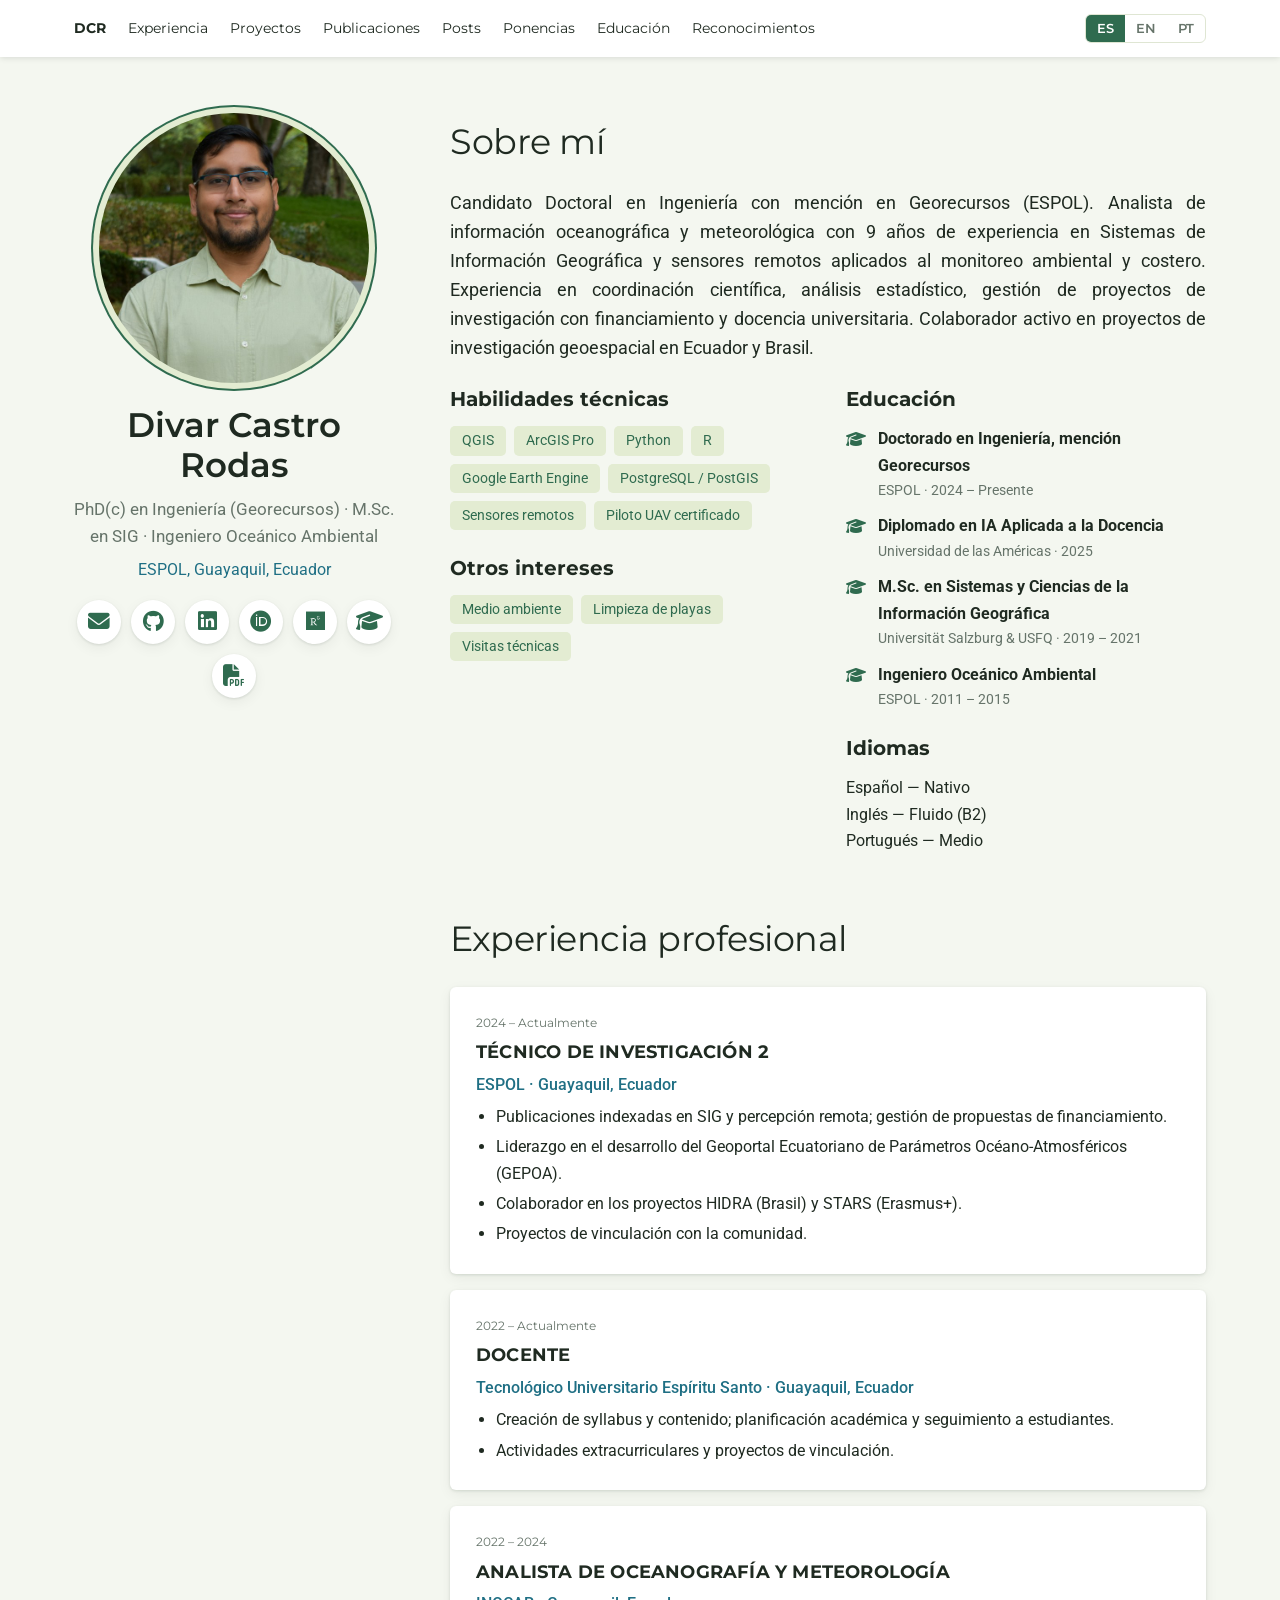
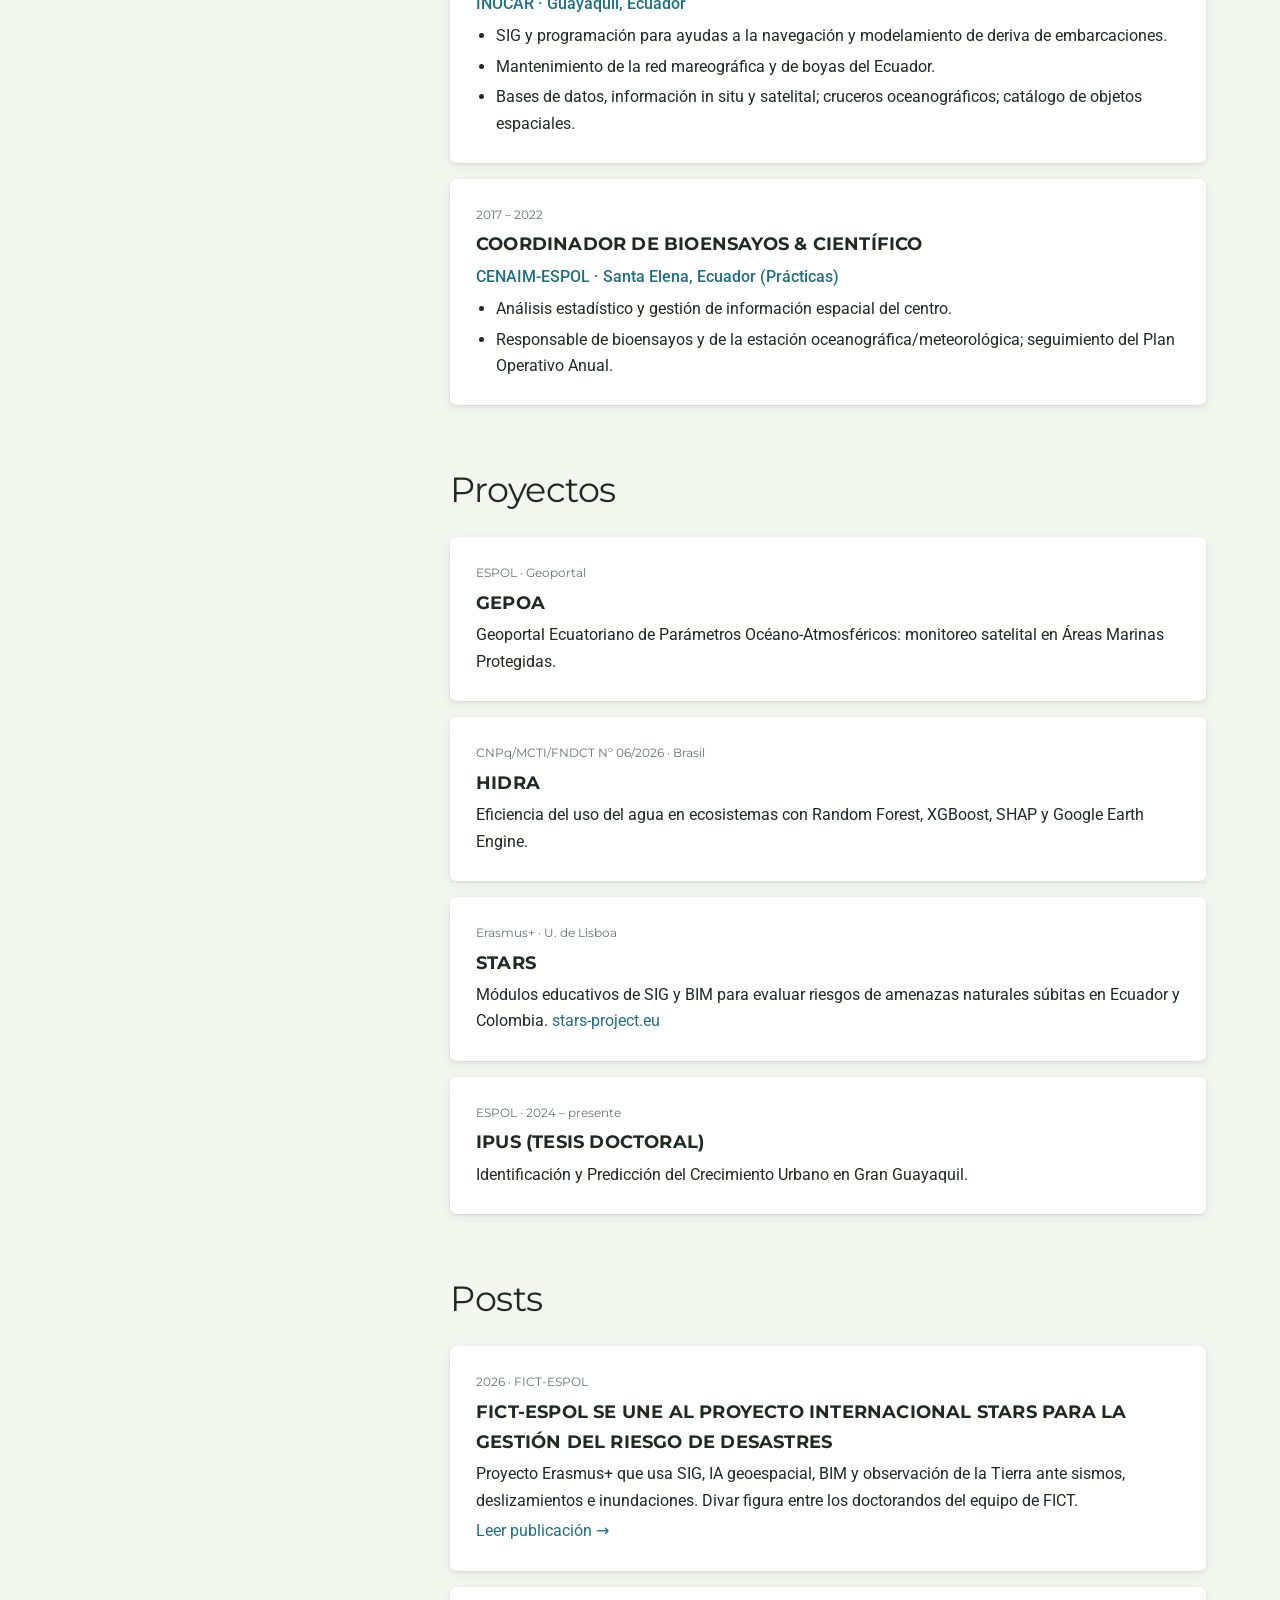
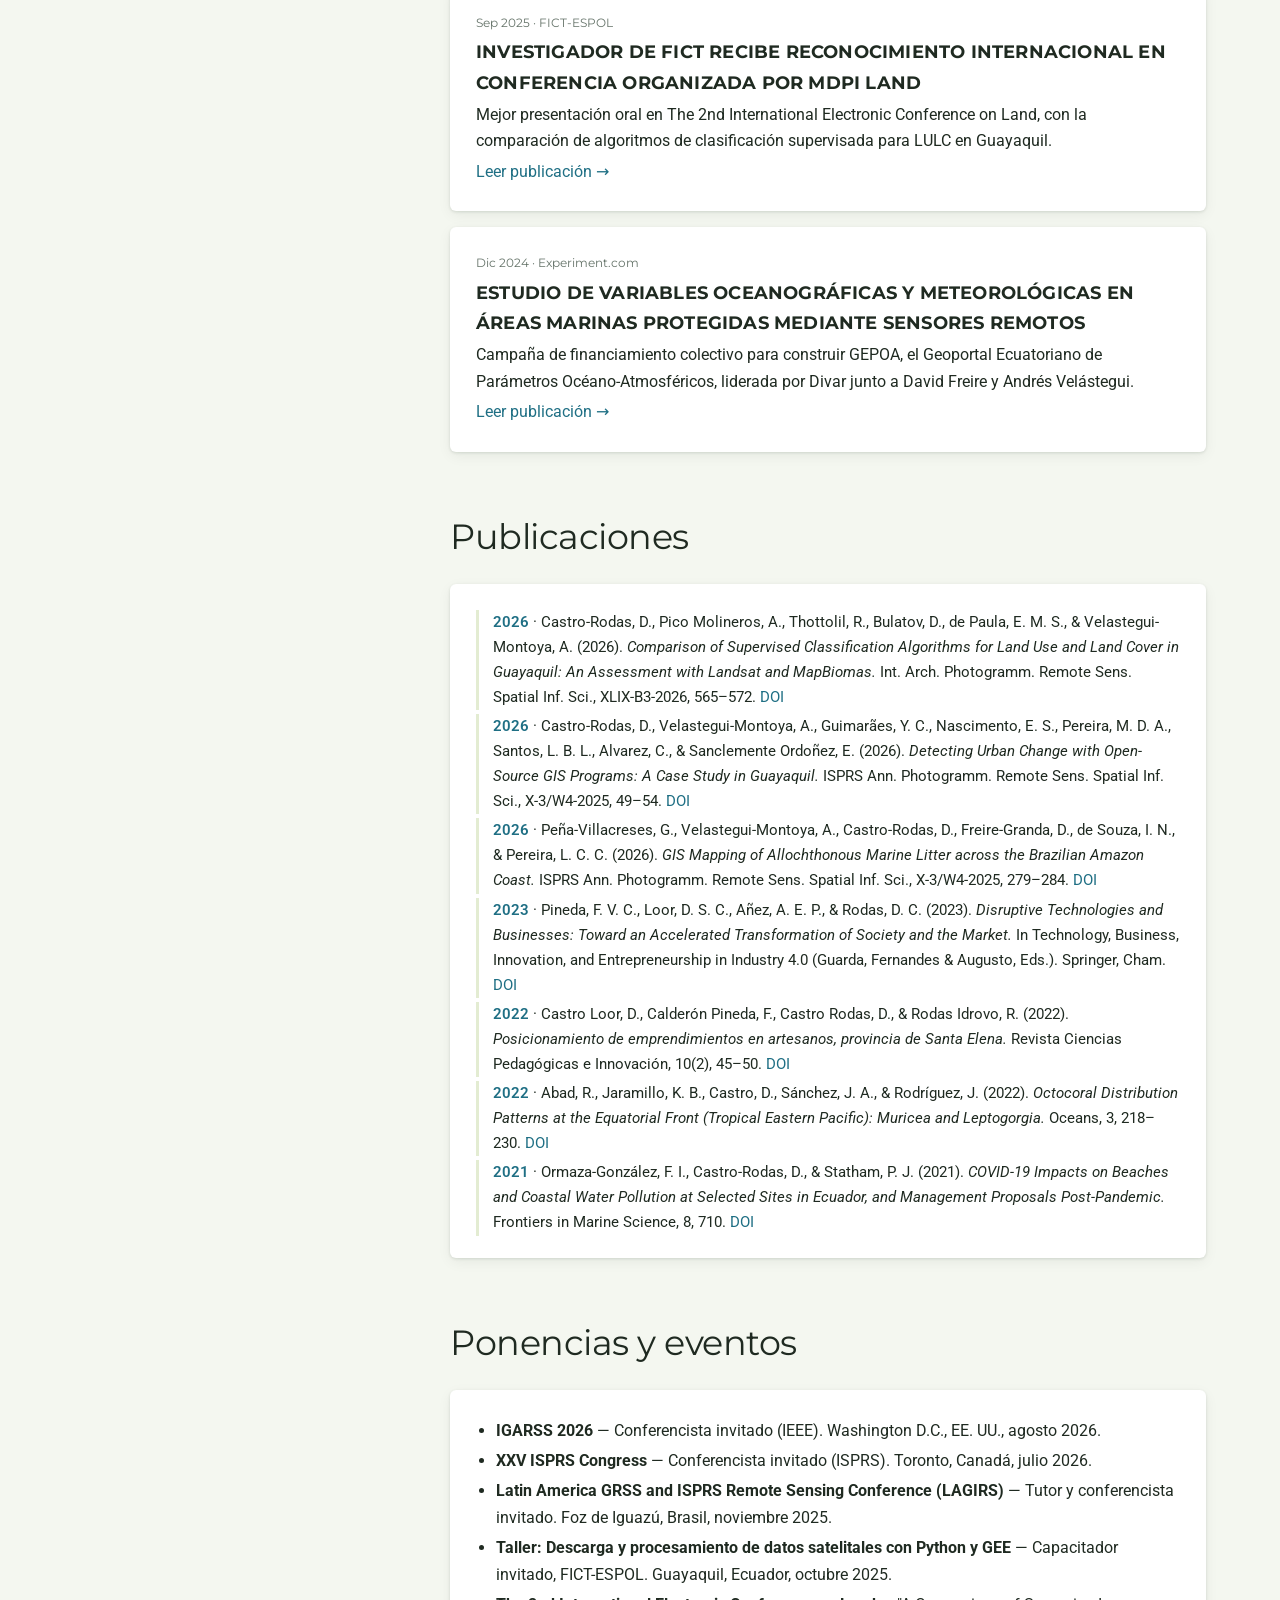
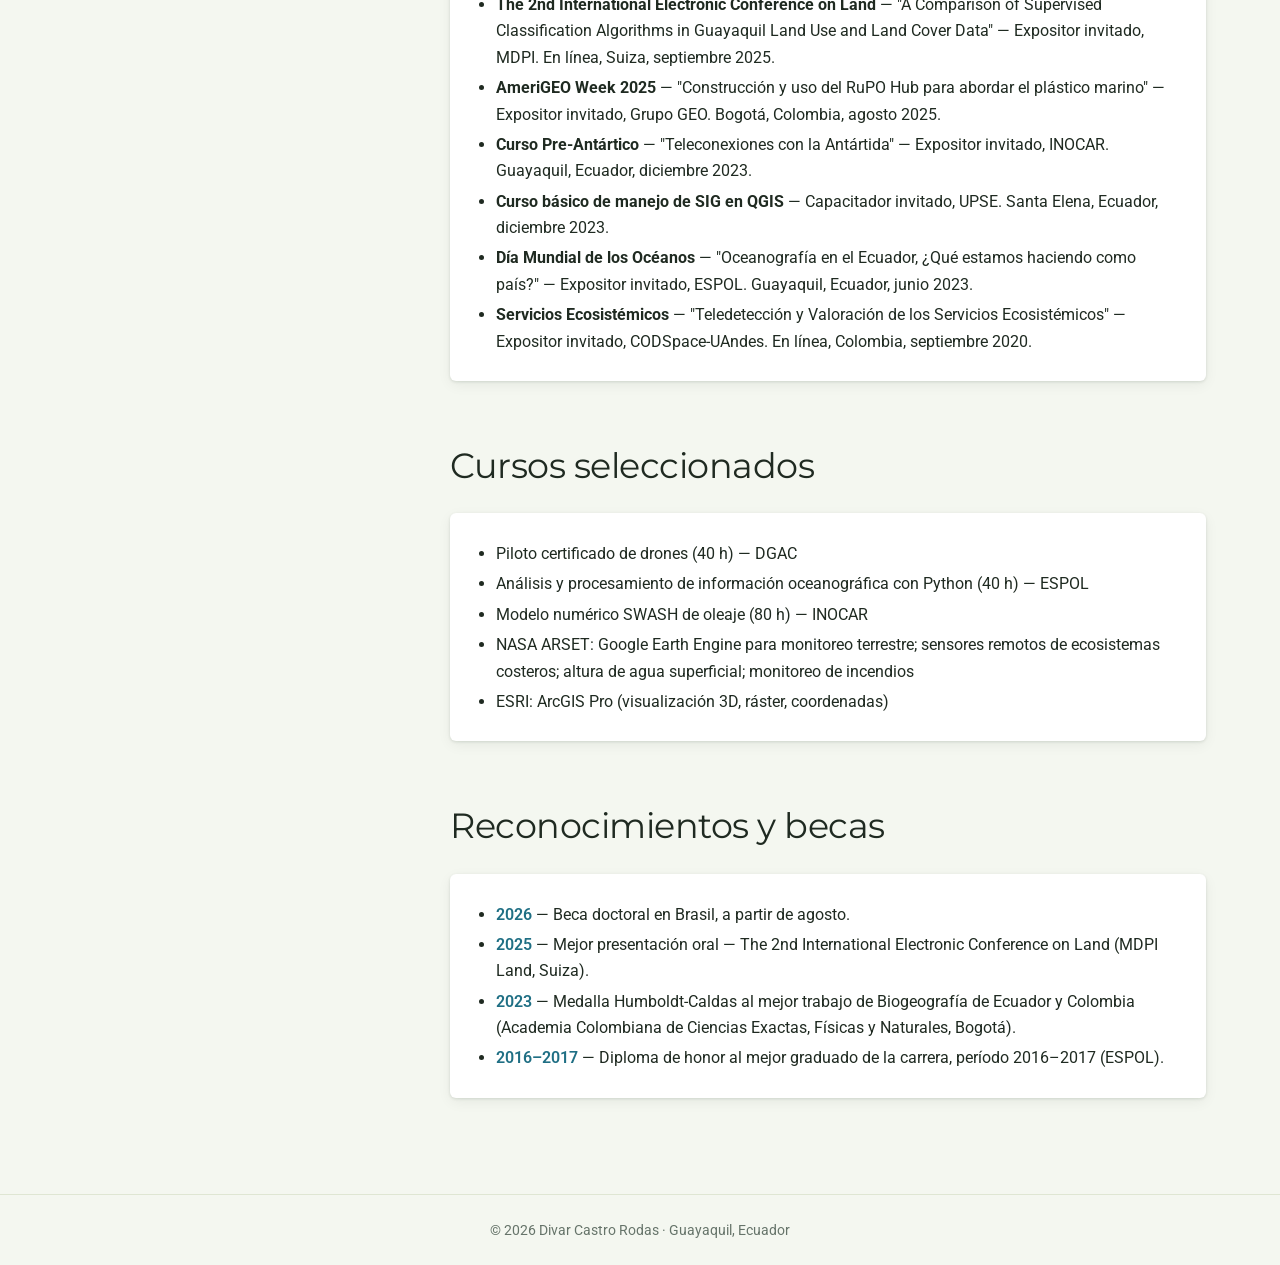
==== commit 4e82cf9e: "Add files via upload" ====
--- a/index.html
+++ b/index.html
@@ -33,7 +33,7 @@
   </div></section>
 <section id="experiencia"><h2>Experiencia profesional</h2><div class="card"><p class="date">2024 – Actualmente</p><h3>Técnico de Investigación 2</h3><p class="org">ESPOL · Guayaquil, Ecuador</p><ul><li>Publicaciones indexadas en SIG y percepción remota; gestión de propuestas de financiamiento.</li><li>Liderazgo en el desarrollo del Geoportal Ecuatoriano de Parámetros Océano-Atmosféricos (GEPOA).</li><li>Colaborador en los proyectos HIDRA (Brasil) y STARS (Erasmus+).</li><li>Proyectos de vinculación con la comunidad.</li></ul></div><div class="card"><p class="date">2022 – Actualmente</p><h3>Docente</h3><p class="org">Tecnológico Universitario Espíritu Santo · Guayaquil, Ecuador</p><ul><li>Creación de syllabus y contenido; planificación académica y seguimiento a estudiantes.</li><li>Actividades extracurriculares y proyectos de vinculación.</li></ul></div><div class="card"><p class="date">2022 – 2024</p><h3>Analista de Oceanografía y Meteorología</h3><p class="org">INOCAR · Guayaquil, Ecuador</p><ul><li>SIG y programación para ayudas a la navegación y modelamiento de deriva de embarcaciones.</li><li>Mantenimiento de la red mareográfica y de boyas del Ecuador.</li><li>Bases de datos, información in situ y satelital; cruceros oceanográficos; catálogo de objetos espaciales.</li></ul></div><div class="card"><p class="date">2017 – 2022</p><h3>Coordinador de Bioensayos &amp; Científico</h3><p class="org">CENAIM-ESPOL · Santa Elena, Ecuador (Prácticas)</p><ul><li>Análisis estadístico y gestión de información espacial del centro.</li><li>Responsable de bioensayos y de la estación oceanográfica/meteorológica; seguimiento del Plan Operativo Anual.</li></ul></div></section>
 <section id="proyectos"><h2>Proyectos</h2><div class="card"><p class="date">ESPOL · Geoportal</p><h3>GEPOA</h3><p>Geoportal Ecuatoriano de Parámetros Océano-Atmosféricos: monitoreo satelital en Áreas Marinas Protegidas.</p></div><div class="card"><p class="date">CNPq/MCTI/FNDCT Nº 06/2026 · Brasil</p><h3>HIDRA</h3><p>Eficiencia del uso del agua en ecosistemas con Random Forest, XGBoost, SHAP y Google Earth Engine.</p></div><div class="card"><p class="date">Erasmus+ · U. de Lisboa</p><h3>STARS</h3><p>Módulos educativos de SIG y BIM para evaluar riesgos de amenazas naturales súbitas en Ecuador y Colombia. <a href="https://stars-project.eu">stars-project.eu</a></p></div><div class="card"><p class="date">ESPOL · 2024 – presente</p><h3>IPUS (tesis doctoral)</h3><p>Identificación y Predicción del Crecimiento Urbano en Gran Guayaquil.</p></div></section>
-<section id="posts"><h2>Posts</h2><div class="card"><p class="date">Sep 2025 · FICT-ESPOL</p><h3>Investigador de FICT recibe reconocimiento internacional en conferencia organizada por MDPI Land</h3><p>Mejor presentación oral en The 2nd International Electronic Conference on Land, con la comparación de algoritmos de clasificación supervisada para LULC en Guayaquil.</p><p><a href="https://www.fict.espol.edu.ec/en/news/fict-researcher-receives-international-recognition-conference-organized-mdpi-land">Leer publicación →</a></p></div></section>
+<section id="posts"><h2>Posts</h2><div class="card"><p class="date">2026 · FICT-ESPOL</p><h3>FICT-ESPOL se une al proyecto internacional STARS para la gestión del riesgo de desastres</h3><p>Proyecto Erasmus+ que usa SIG, IA geoespacial, BIM y observación de la Tierra ante sismos, deslizamientos e inundaciones. Divar figura entre los doctorandos del equipo de FICT.</p><p><a href="https://www.fict.espol.edu.ec/en/news/fict-espol-joins-international-stars-project-disaster-risk-management">Leer publicación →</a></p></div><div class="card"><p class="date">Sep 2025 · FICT-ESPOL</p><h3>Investigador de FICT recibe reconocimiento internacional en conferencia organizada por MDPI Land</h3><p>Mejor presentación oral en The 2nd International Electronic Conference on Land, con la comparación de algoritmos de clasificación supervisada para LULC en Guayaquil.</p><p><a href="https://www.fict.espol.edu.ec/en/news/fict-researcher-receives-international-recognition-conference-organized-mdpi-land">Leer publicación →</a></p></div><div class="card"><p class="date">Dic 2024 · Experiment.com</p><h3>Estudio de variables oceanográficas y meteorológicas en Áreas Marinas Protegidas mediante sensores remotos</h3><p>Campaña de financiamiento colectivo para construir GEPOA, el Geoportal Ecuatoriano de Parámetros Océano-Atmosféricos, liderada por Divar junto a David Freire y Andrés Velástegui.</p><p><a href="https://experiment.com/projects/study-of-oceanographic-and-meteorological-variables-in-mpa-through-remote-sensing">Leer publicación →</a></p></div></section>
 <section id="publicaciones"><h2>Publicaciones</h2><div class="card"><p class="pub"><span class="year">2026</span> · Castro-Rodas, D., Pico Molineros, A., Thottolil, R., Bulatov, D., de Paula, E. M. S., &amp; Velastegui-Montoya, A. (2026). <em>Comparison of Supervised Classification Algorithms for Land Use and Land Cover in Guayaquil: An Assessment with Landsat and MapBiomas.</em> Int. Arch. Photogramm. Remote Sens. Spatial Inf. Sci., XLIX-B3-2026, 565–572. <a href="https://doi.org/10.5194/isprs-archives-XLIX-B3-2026-565-2026">DOI</a></p><p class="pub"><span class="year">2026</span> · Castro-Rodas, D., Velastegui-Montoya, A., Guimarães, Y. C., Nascimento, E. S., Pereira, M. D. A., Santos, L. B. L., Alvarez, C., &amp; Sanclemente Ordoñez, E. (2026). <em>Detecting Urban Change with Open-Source GIS Programs: A Case Study in Guayaquil.</em> ISPRS Ann. Photogramm. Remote Sens. Spatial Inf. Sci., X-3/W4-2025, 49–54. <a href="https://doi.org/10.5194/isprs-annals-X-3-W4-2025-49-2026">DOI</a></p><p class="pub"><span class="year">2026</span> · Peña-Villacreses, G., Velastegui-Montoya, A., Castro-Rodas, D., Freire-Granda, D., de Souza, I. N., &amp; Pereira, L. C. C. (2026). <em>GIS Mapping of Allochthonous Marine Litter across the Brazilian Amazon Coast.</em> ISPRS Ann. Photogramm. Remote Sens. Spatial Inf. Sci., X-3/W4-2025, 279–284. <a href="https://doi.org/10.5194/isprs-annals-X-3-W4-2025-279-2026">DOI</a></p><p class="pub"><span class="year">2023</span> · Pineda, F. V. C., Loor, D. S. C., Añez, A. E. P., &amp; Rodas, D. C. (2023). <em>Disruptive Technologies and Businesses: Toward an Accelerated Transformation of Society and the Market.</em> In Technology, Business, Innovation, and Entrepreneurship in Industry 4.0 (Guarda, Fernandes &amp; Augusto, Eds.). Springer, Cham. <a href="https://doi.org/10.1007/978-3-031-17960-0_3">DOI</a></p><p class="pub"><span class="year">2022</span> · Castro Loor, D., Calderón Pineda, F., Castro Rodas, D., &amp; Rodas Idrovo, R. (2022). <em>Posicionamiento de emprendimientos en artesanos, provincia de Santa Elena.</em> Revista Ciencias Pedagógicas e Innovación, 10(2), 45–50. <a href="https://doi.org/10.26423/rcpi.v10i2.580">DOI</a></p><p class="pub"><span class="year">2022</span> · Abad, R., Jaramillo, K. B., Castro, D., Sánchez, J. A., &amp; Rodríguez, J. (2022). <em>Octocoral Distribution Patterns at the Equatorial Front (Tropical Eastern Pacific): Muricea and Leptogorgia.</em> Oceans, 3, 218–230. <a href="https://doi.org/10.3390/oceans3020016">DOI</a></p><p class="pub"><span class="year">2021</span> · Ormaza-González, F. I., Castro-Rodas, D., &amp; Statham, P. J. (2021). <em>COVID-19 Impacts on Beaches and Coastal Water Pollution at Selected Sites in Ecuador, and Management Proposals Post-Pandemic.</em> Frontiers in Marine Science, 8, 710. <a href="https://doi.org/10.3389/fmars.2021.669374">DOI</a></p></div></section>
 <section id="ponencias"><h2>Ponencias y eventos</h2><div class="card"><ul><li><strong>IGARSS 2026</strong> — Conferencista invitado (IEEE). Washington D.C., EE. UU., agosto 2026.</li><li><strong>XXV ISPRS Congress</strong> — Conferencista invitado (ISPRS). Toronto, Canadá, julio 2026.</li><li><strong>Latin America GRSS and ISPRS Remote Sensing Conference (LAGIRS)</strong> — Tutor y conferencista invitado. Foz de Iguazú, Brasil, noviembre 2025.</li><li><strong>Taller: Descarga y procesamiento de datos satelitales con Python y GEE</strong> — Capacitador invitado, FICT-ESPOL. Guayaquil, Ecuador, octubre 2025.</li><li><strong>The 2nd International Electronic Conference on Land</strong> — &quot;A Comparison of Supervised Classification Algorithms in Guayaquil Land Use and Land Cover Data&quot; — Expositor invitado, MDPI. En línea, Suiza, septiembre 2025.</li><li><strong>AmeriGEO Week 2025</strong> — &quot;Construcción y uso del RuPO Hub para abordar el plástico marino&quot; — Expositor invitado, Grupo GEO. Bogotá, Colombia, agosto 2025.</li><li><strong>Curso Pre-Antártico</strong> — &quot;Teleconexiones con la Antártida&quot; — Expositor invitado, INOCAR. Guayaquil, Ecuador, diciembre 2023.</li><li><strong>Curso básico de manejo de SIG en QGIS</strong> — Capacitador invitado, UPSE. Santa Elena, Ecuador, diciembre 2023.</li><li><strong>Día Mundial de los Océanos</strong> — &quot;Oceanografía en el Ecuador, ¿Qué estamos haciendo como país?&quot; — Expositor invitado, ESPOL. Guayaquil, Ecuador, junio 2023.</li><li><strong>Servicios Ecosistémicos</strong> — &quot;Teledetección y Valoración de los Servicios Ecosistémicos&quot; — Expositor invitado, CODSpace-UAndes. En línea, Colombia, septiembre 2020.</li></ul></div></section>
 <section id="educacion"><h2>Cursos seleccionados</h2><div class="card"><ul><li>Piloto certificado de drones (40 h) — DGAC</li><li>Análisis y procesamiento de información oceanográfica con Python (40 h) — ESPOL</li><li>Modelo numérico SWASH de oleaje (80 h) — INOCAR</li><li>NASA ARSET: Google Earth Engine para monitoreo terrestre; sensores remotos de ecosistemas costeros; altura de agua superficial; monitoreo de incendios</li><li>ESRI: ArcGIS Pro (visualización 3D, ráster, coordenadas)</li></ul></div></section>
